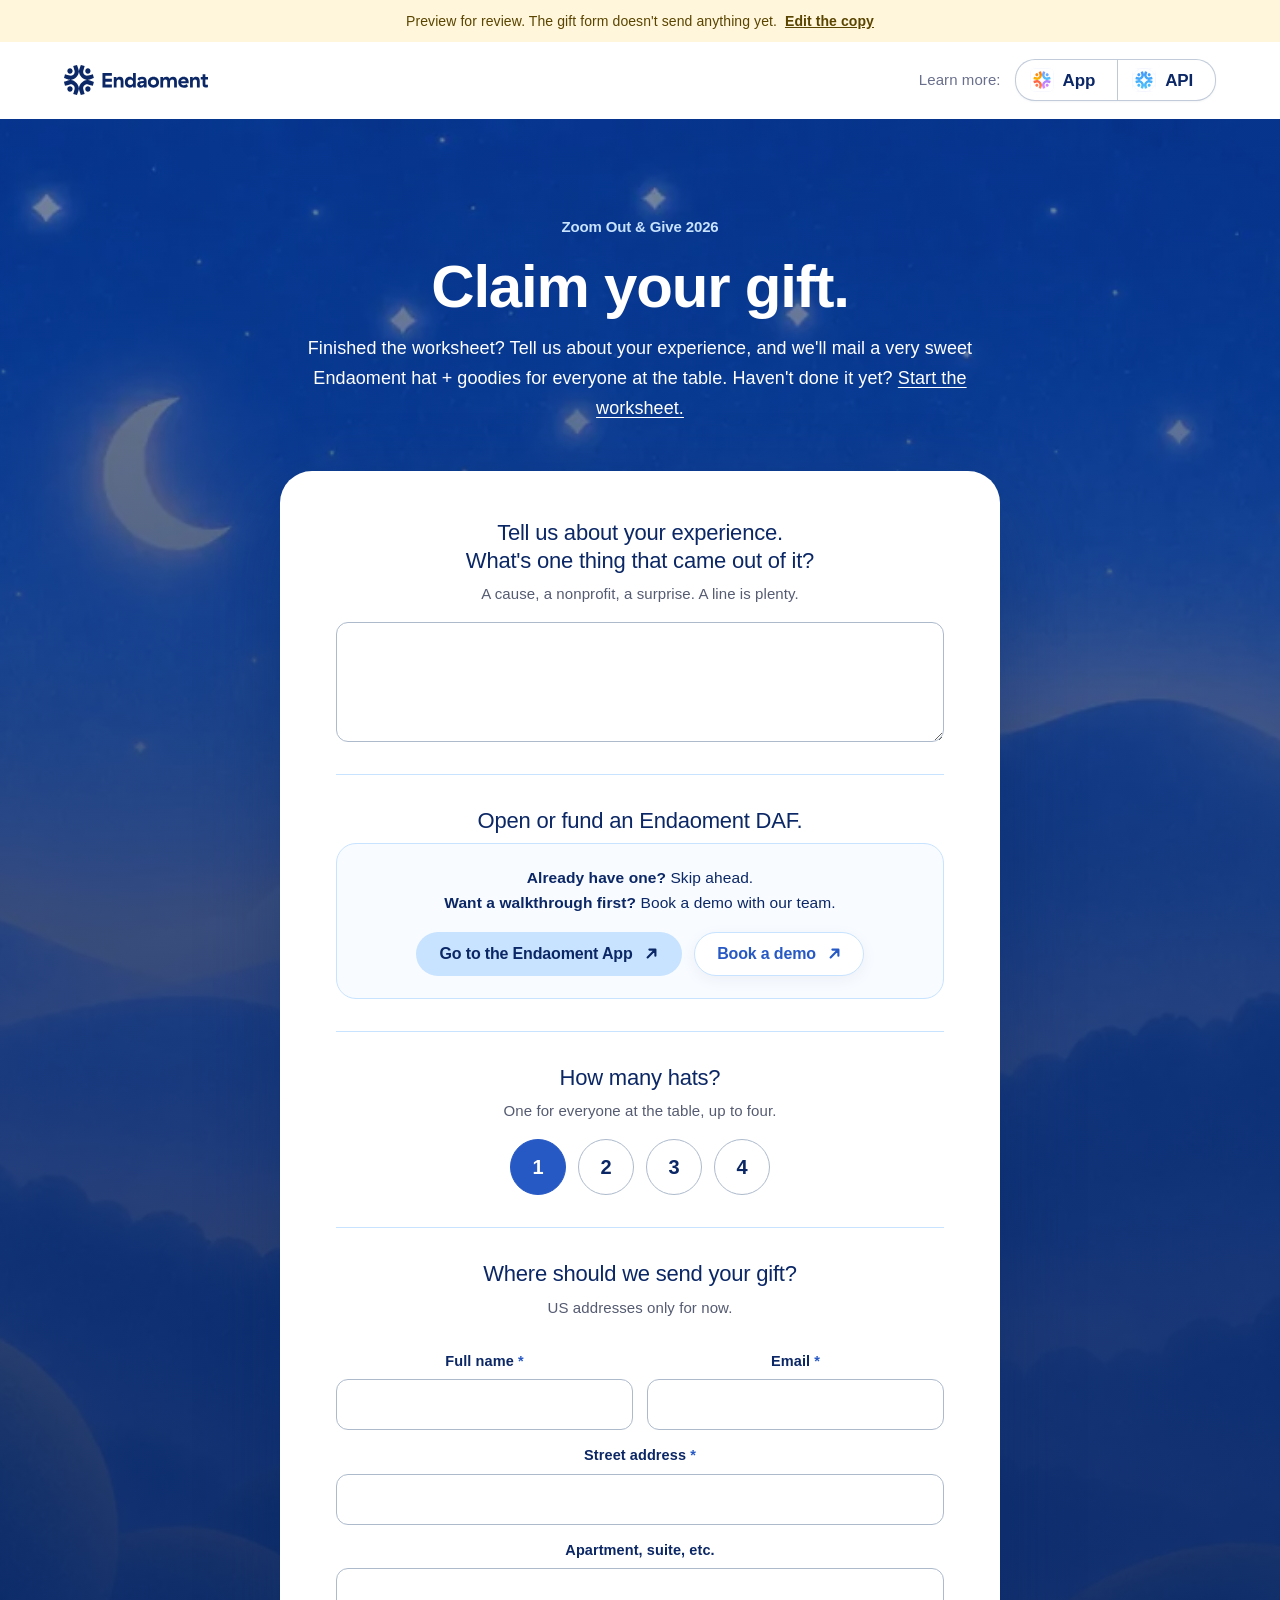
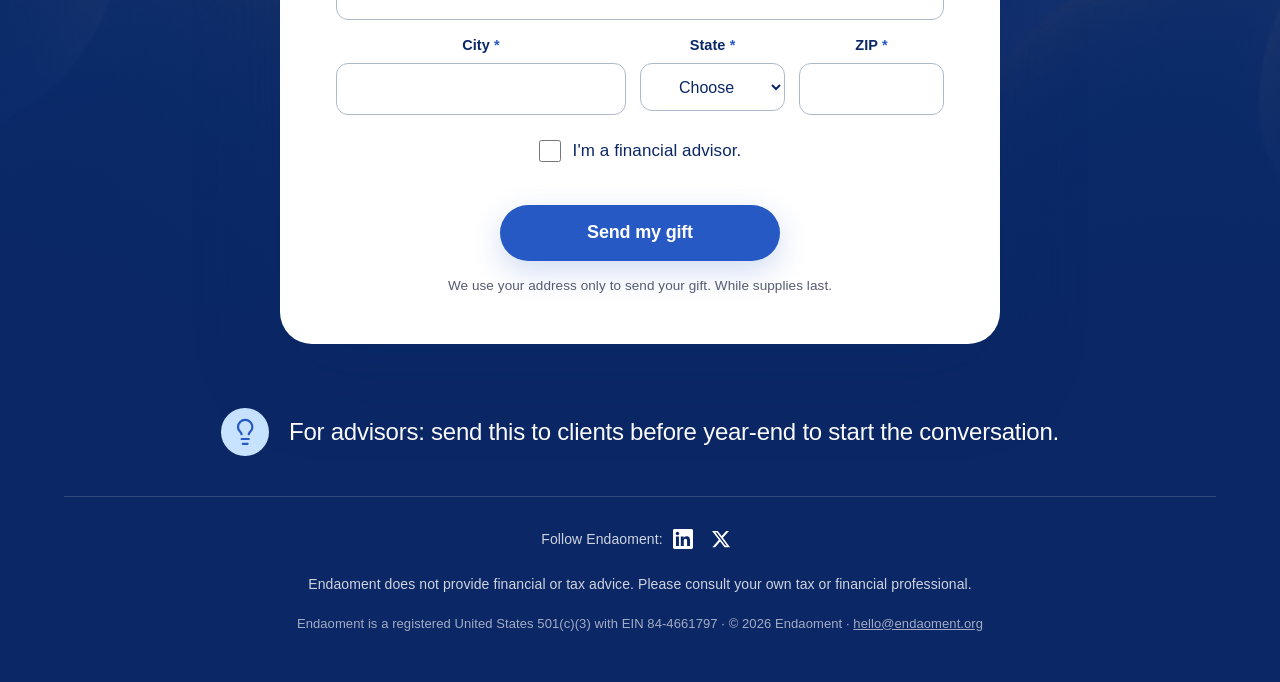
==== claim/index.html @ 836df1fd "Thank-you page: We got your claim, email details line Co-Authored-By: Claude Opus 5.5 <noreply@anthr" ====
<!doctype html>
<html lang="en">
<head>
<meta charset="utf-8">
<meta name="viewport" content="width=device-width, initial-scale=1">
<title>Claim your gift | Zoom Out &amp; Give 2026 | Endaoment</title>
<meta name="description" content="Finished the Zoom Out &amp; Give worksheet? Claim your gift.">
<meta name="robots" content="noindex">
<meta name="color-scheme" content="light">
<link rel="stylesheet" href="../assets/site.css?v=claimrcv">
<style>
  /* On its own page the claim section starts right under the header */
  .claim-section{margin-top:0}
  .claim-section .section-head a{color:var(--white);text-decoration:underline;text-underline-offset:3px}
</style>
</head>
<body>
<div class="preview-bar" id="preview-bar" hidden>Preview for review. The gift form doesn't send anything yet.</div>

<header class="site-head">
  <div class="wrap">
    <a href="https://endaoment.org" aria-label="Endaoment home"><img src="../assets/logo-endaoment-blue.svg" alt="Endaoment" width="145" height="30"></a>
    <nav class="head-links" aria-label="Learn more about Endaoment"><span class="head-label">Learn more:</span> <a href="https://endaoment.org/app" target="_blank" rel="noopener" aria-label="Endaoment App"><img src="../assets/icon-endaoment-app.svg" alt="" width="24" height="24">App</a> <a href="https://endaoment.org/api" target="_blank" rel="noopener" aria-label="Endaoment API"><img src="../assets/icon-endaoment-api.svg" alt="" width="24" height="24">API</a></nav>
  </div>
</header>

<main>
  <section class="claim-section" id="claim">
    <div class="wrap">
      <div class="section-head">
        <div class="eyebrow">Zoom Out &amp; Give 2026</div>
        <h2>Claim your gift.</h2>
        <p>Finished the worksheet? Tell us about your experience, and we'll mail a very sweet Endaoment hat + goodies for everyone at the table. Haven't done it yet? <a href="../#worksheet">Start the worksheet.</a></p>
      </div>

      <div class="claim">
        <form id="claim-form" novalidate>
          <input type="hidden" name="utm_source"><input type="hidden" name="utm_medium"><input type="hidden" name="utm_campaign"><input type="hidden" name="utm_content">
          <div class="hp" aria-hidden="true"><label>Leave this empty<input type="text" name="website" tabindex="-1" autocomplete="off"></label></div>

          <input type="hidden" name="completed" value="yes">

          <fieldset class="after-yes">
            <legend id="takeaway-q">Tell us about your experience.<br>What's one thing that came out of it?</legend>
            <p class="help" id="takeaway-help">A cause, a nonprofit, a surprise. A line is plenty.</p>
            <div class="f" data-field="takeaway">
              <textarea id="takeaway" name="takeaway" maxlength="600" required aria-labelledby="takeaway-q" aria-describedby="takeaway-help"></textarea>
              <span class="err">Add one line, even a short one.</span>
            </div>
          </fieldset>

          <fieldset class="after-yes">
            <legend>Open or fund an Endaoment DAF.</legend>
            <div class="daf-box">
              <p><b>Already have one?</b> Skip ahead.<br><b>Want a walkthrough first?</b> Book a demo with our team.</p>
              <div class="btn-row">
                <a class="btn btn-primary" href="https://app.endaoment.org" target="_blank" rel="noopener">Go to the Endaoment App</a>
                <a class="btn btn-outline" href="https://calendly.com/d/cj8s-j7w-q2k/request-a-demo-with-endaoment" target="_blank" rel="noopener">Book a demo</a>
              </div>
            </div>
          </fieldset>

          <fieldset class="after-yes">
            <legend>How many hats?</legend>
            <p class="help">One for everyone at the table, up to four.</p>
            <div class="chips hat-count">
              <label class="chip"><input type="radio" name="hats" value="1" checked aria-label="1 hat"><span>1</span></label>
              <label class="chip"><input type="radio" name="hats" value="2" aria-label="2 hats"><span>2</span></label>
              <label class="chip"><input type="radio" name="hats" value="3" aria-label="3 hats"><span>3</span></label>
              <label class="chip"><input type="radio" name="hats" value="4" aria-label="4 hats"><span>4</span></label>
            </div>
          </fieldset>

          <fieldset class="after-yes">
            <legend>Where should we send your gift?</legend>
            <p class="help">US addresses only for now.</p>
            <div class="grid2">
              <div class="f" data-field="name"><label for="name">Full name <span class="req">*</span></label><input id="name" name="name" type="text" autocomplete="name" required><span class="err">Add your name.</span></div>
              <div class="f" data-field="email"><label for="email">Email <span class="req">*</span></label><input id="email" name="email" type="email" autocomplete="email" required><span class="err">Add an email we can reach you at.</span></div>
            </div>
            <div class="f" data-field="address1"><label for="address1">Street address <span class="req">*</span></label><input id="address1" name="address1" type="text" autocomplete="address-line1" required><span class="err">Add a street address.</span></div>
            <div class="f"><label for="address2">Apartment, suite, etc.</label><input id="address2" name="address2" type="text" autocomplete="address-line2"></div>
            <div class="grid3">
              <div class="f" data-field="city"><label for="city">City <span class="req">*</span></label><input id="city" name="city" type="text" autocomplete="address-level2" required><span class="err">Add a city.</span></div>
              <div class="f" data-field="state"><label for="state">State <span class="req">*</span></label>
                <select id="state" name="state" autocomplete="address-level1" required><option value="">Choose</option><option value="AL">AL</option><option value="AK">AK</option><option value="AZ">AZ</option><option value="AR">AR</option><option value="CA">CA</option><option value="CO">CO</option><option value="CT">CT</option><option value="DE">DE</option><option value="DC">DC</option><option value="FL">FL</option><option value="GA">GA</option><option value="HI">HI</option><option value="ID">ID</option><option value="IL">IL</option><option value="IN">IN</option><option value="IA">IA</option><option value="KS">KS</option><option value="KY">KY</option><option value="LA">LA</option><option value="ME">ME</option><option value="MD">MD</option><option value="MA">MA</option><option value="MI">MI</option><option value="MN">MN</option><option value="MS">MS</option><option value="MO">MO</option><option value="MT">MT</option><option value="NE">NE</option><option value="NV">NV</option><option value="NH">NH</option><option value="NJ">NJ</option><option value="NM">NM</option><option value="NY">NY</option><option value="NC">NC</option><option value="ND">ND</option><option value="OH">OH</option><option value="OK">OK</option><option value="OR">OR</option><option value="PA">PA</option><option value="RI">RI</option><option value="SC">SC</option><option value="SD">SD</option><option value="TN">TN</option><option value="TX">TX</option><option value="UT">UT</option><option value="VT">VT</option><option value="VA">VA</option><option value="WA">WA</option><option value="WV">WV</option><option value="WI">WI</option><option value="WY">WY</option><option value="PR">PR</option></select><span class="err">Pick a state.</span></div>
              <div class="f" data-field="zip"><label for="zip">ZIP <span class="req">*</span></label><input id="zip" name="zip" type="text" inputmode="numeric" autocomplete="postal-code" pattern="\d{5}(-\d{4})?" maxlength="10" required><span class="err">Use a 5-digit ZIP.</span></div>
            </div>
            <label class="check"><input type="checkbox" name="advisor" value="yes">I'm a financial advisor.</label>
          </fieldset>

          <div class="captcha-slot no-print after-yes" id="claim-captcha"></div>
          <div class="submit-row after-yes">
            <button class="btn btn-primary" type="submit" id="submit-btn">Send my gift</button>
            <p class="privacy">We use your address only to send your gift. While supplies last.</p>
            <p class="form-msg" id="form-msg" role="alert" hidden></p>
          </div>
        </form>
      </div>
    </div>
  </section>
</main>

<footer class="site-foot">
  <div class="wrap">
    <div class="advisor-note"><img src="../assets/icon-advisors.svg" alt="" width="48" height="48"><p>For advisors: send this to clients before year-end to start the conversation.</p></div>
    <div class="foot-row">
      <span class="socials">Follow Endaoment: <a href="https://www.linkedin.com/company/endaoment" target="_blank" rel="noopener"><svg viewBox="0 0 24 24" width="20" height="20" fill="currentColor" aria-hidden="true" focusable="false"><path d="M20.447 20.452h-3.554v-5.569c0-1.328-.027-3.037-1.852-3.037-1.853 0-2.136 1.445-2.136 2.939v5.667H9.351V9h3.414v1.561h.046c.477-.9 1.637-1.85 3.37-1.85 3.601 0 4.267 2.37 4.267 5.455v6.286zM5.337 7.433c-1.144 0-2.063-.926-2.063-2.065 0-1.138.92-2.063 2.063-2.063 1.14 0 2.064.925 2.064 2.063 0 1.139-.925 2.065-2.064 2.065zm1.782 13.019H3.555V9h3.564v11.452zM22.225 0H1.771C.792 0 0 .774 0 1.729v20.542C0 23.227.792 24 1.771 24h20.451C23.2 24 24 23.227 24 22.271V1.729C24 .774 23.2 0 22.222 0h.003z"></path></svg><span class="sr-only">LinkedIn</span></a> <a href="https://x.com/endaomentdotorg" target="_blank" rel="noopener"><svg viewBox="0 0 24 24" width="20" height="20" fill="currentColor" aria-hidden="true" focusable="false"><path d="M18.244 2.25h3.308l-7.227 8.26 8.502 11.24H16.17l-5.214-6.817L4.99 21.75H1.68l7.73-8.835L1.254 2.25H8.08l4.713 6.231zm-1.161 17.52h1.833L7.084 4.126H5.117z"></path></svg><span class="sr-only">X</span></a></span>
      <span>Endaoment does not provide financial or tax advice. Please consult your own tax or financial professional.</span>
    </div>
    <p class="foot-legal">Endaoment is a registered United States 501(c)(3) with <span class="nw">EIN 84-4661797</span> · <span class="nw">© 2026 Endaoment</span> · <a class="nw" href="mailto:hello@endaoment.org">hello@endaoment.org</a></p>
  </div>
</footer>

<script>
/* Same settings as the main page. */
const CONFIG = {
  claimUrl: "/api/zoom-out-and-give/claim",   // the endpoint that emails the claim through Mailjet (engineering-handoff.md)
  turnstileSiteKey: "",      // Cloudflare Turnstile site key from Endaoment (engineering-handoff.md). Empty = no checkbox.
  minSecondsOnPage: 4,       // claims sent faster than this are treated as bots
  liveHosts: []              // add the page's host here if it is not on endaoment.org
};
// The forms only send on Endaoment's own site (endaoment.org or a subdomain, or a host in liveHosts).
// Anywhere else (this computer, a review link) the page runs as a preview and sends nothing.
const IS_PREVIEW = location.protocol === "file:" || !(location.hostname === "endaoment.org" || location.hostname.endsWith(".endaoment.org") || CONFIG.liveHosts.includes(location.hostname));
if (IS_PREVIEW) document.getElementById("preview-bar").hidden = false;
const loadedAt = Date.now();
const $ = (s, r=document) => r.querySelector(s);
const $$ = (s, r=document) => Array.from(r.querySelectorAll(s));

/* UTM passthrough */
const qs = new URLSearchParams(location.search);
["utm_source","utm_medium","utm_campaign","utm_content"].forEach(k => { const el = $(`[name=${k}]`); if (el) el.value = qs.get(k) || ""; });

const form = $("#claim-form");
/* Fill in the email they already used to send their plan (kept on this device only) */
try { const e = localStorage.getItem("zog2026-email"); if (e && !form.elements.email.value) form.elements.email.value = e; } catch(e) {}
function checkField(wrap){
  const el = $("input,textarea,select", wrap);
  let valid;
  if (el.type === "radio") valid = wrap.dataset.field === "completed" ? form.elements.completed.value === "yes" : form.elements[el.name].value !== "";
  else if (el.type === "checkbox") valid = el.checked;
  else valid = el.checkValidity() && el.value.trim() !== "";
  wrap.classList.toggle("invalid", !valid);
  el.setAttribute("aria-invalid", String(!valid));
  return valid ? null : el;
}
function validate(){
  let first = null;
  $$("[data-field]", form).forEach(wrap => { const bad = checkField(wrap); first = first || bad; });
  if (first) first.focus();
  return !first;
}
form.addEventListener("input", e => { const w = e.target.closest("[data-field]"); if (w && w.classList.contains("invalid")) checkField(w); });

/* Spam check: Cloudflare Turnstile, only once Endaoment adds its site key and only on the live page */
if (CONFIG.turnstileSiteKey && !IS_PREVIEW) {
  const el = document.getElementById("claim-captcha"); el.classList.add("cf-turnstile"); el.dataset.sitekey = CONFIG.turnstileSiteKey;
  const s = document.createElement("script"); s.src = "https://challenges.cloudflare.com/turnstile/v0/api.js"; s.async = true; s.defer = true; document.head.appendChild(s);
}
form.addEventListener("submit", async e => {
  e.preventDefault();
  const msg = $("#form-msg"); msg.hidden = true;
  if (!validate()) return;
  const captcha = (form.querySelector("[name='cf-turnstile-response']") || {}).value || "";
  if (CONFIG.turnstileSiteKey && !IS_PREVIEW && !captcha) { msg.textContent = "Tick the box above the button, then send your gift."; msg.hidden = false; return; }
  const tooFast = (Date.now() - loadedAt) / 1000 < CONFIG.minSecondsOnPage;
  if (IS_PREVIEW || tooFast) { location.href = "../thanks/" + (IS_PREVIEW ? "?preview=1" : ""); return; }
  const btn = $("#submit-btn"), label = btn.textContent; btn.disabled = true; btn.textContent = "Sending...";
  const data = Object.fromEntries(new FormData(form));
  data.secondsOnPage = Math.round((Date.now() - loadedAt) / 1000);
  let ok = false;
  try {
    const res = await fetch(CONFIG.claimUrl, { method: "POST", headers: { "Content-Type": "application/json" }, body: JSON.stringify(data) });
    ok = res.ok && (await res.json()).ok;
  } catch(err) {}
  if (ok) { location.href = "../thanks/"; return; }
  btn.disabled = false; btn.textContent = label;
  msg.textContent = "We couldn't send your claim just now. Try again in a minute, or email hello@endaoment.org."; msg.hidden = false;
});
</script>
<script>(()=>{const h=document.querySelector(".site-head");if(!h)return;const f=()=>h.classList.toggle("scrolled",scrollY>4);addEventListener("scroll",f,{passive:true});f();})();</script>
<script src="../assets/edit-mode.js?v=claimrcv"></script>
</body>
</html>
---- assets/site.css ----
@font-face{font-family:"ZOGHaptik";src:url(https://endaoment.org/_next/static/media/753bbbfe6f50dbc1-s.p.otf) format("opentype");font-weight:500;font-display:swap}
@font-face{font-family:"ZOGHaptik";src:url(https://endaoment.org/_next/static/media/7c0518813d70e01f-s.p.otf) format("opentype");font-weight:700;font-display:swap}
@font-face{font-family:"ZOGGraphik";src:url(https://endaoment.org/_next/static/media/83115c761e2f2a1f-s.p.woff) format("woff");font-weight:400;font-display:swap}
@font-face{font-family:"ZOGGraphik";src:url(https://endaoment.org/_next/static/media/52cb4cf1255a79b4-s.p.woff) format("woff");font-weight:500;font-display:swap}
@font-face{font-family:"ZOGGraphik";src:url(https://endaoment.org/_next/static/media/9d57aec928e56462-s.p.woff) format("woff");font-weight:600;font-display:swap}

:root{
  --blue-900:#0B2765; --blue-800:#163C90; --blue-700:#2759C5; --blue-400:#69AEFA; --blue-200:#C8E3FF; --sky:#6C9CF5;
  --slate-050:#F8FBFF; --slate-100:#EEF3FA; --slate-400:#ADBACC; --slate-600:#696F8C; --slate-700:#555B71;
  --panel:#E6EFFB; --white:#FFFFFF; --error:#B3261E;
  --display:"ZOGHaptik","Helvetica Neue",Arial,sans-serif;
  --body:"ZOGGraphik","Helvetica Neue",Arial,sans-serif;
  --radius-lg:28px; --radius-md:18px; --radius-sm:12px;
  --gutter:16px; --max:1120px;
}
*{box-sizing:border-box}
html{scroll-behavior:smooth;-webkit-text-size-adjust:100%}
body{margin:0;background:var(--white);color:var(--slate-700);font-family:var(--body);font-size:17px;line-height:1.6;
  font-feature-settings:"ss01" 0,"ss02" 0,"ss03" 0,"ss04" 0,"salt" 0,"lnum" 1;-webkit-font-smoothing:antialiased}
h1,h2,h3{font-family:var(--display);font-weight:700;color:var(--blue-900);margin:0;letter-spacing:-.01em;line-height:1.05;
  font-feature-settings:"ss01" 0,"ss02" 0,"ss03" 0,"ss04" 0,"salt" 0,"lnum" 1}
p{margin:0}
a{color:var(--blue-700)}
img{display:block;max-width:100%}
.wrap{max-width:var(--max);margin:0 auto;padding:0 var(--gutter)}
[hidden]{display:none!important}
.sr-only{position:absolute;width:1px;height:1px;padding:0;margin:-1px;overflow:hidden;clip:rect(0,0,0,0);border:0}

/* Buttons */
.btn{display:inline-flex;align-items:center;justify-content:center;gap:8px;min-height:52px;padding:0 26px;border-radius:999px;
  font-family:var(--body);font-weight:600;font-size:16px;text-decoration:none;border:2px solid transparent;cursor:pointer;
  transition:transform .15s ease,background-color .15s ease,box-shadow .15s ease}
.btn:hover{transform:translateY(-1px)}
.btn:focus-visible{outline:3px solid var(--blue-400);outline-offset:3px}
.btn-primary{background:var(--blue-700);color:var(--white)}
.btn-primary:hover{background:var(--blue-800)}
.btn-light{background:var(--white);color:var(--blue-900)}
.btn-ghost{background:transparent;color:var(--white);border-color:rgba(255,255,255,.7)}
.btn-ghost:hover{background:rgba(255,255,255,.12)}
.btn-outline{background:var(--white);color:var(--blue-700);border-color:var(--blue-200)}
.btn-outline:hover{border-color:var(--blue-700)}
.btn-row{display:flex;flex-wrap:wrap;gap:12px}

/* Header */
.site-head{padding:22px 0}
.site-head .wrap{display:flex;align-items:center;justify-content:space-between;gap:16px}
.site-head img{height:30px;width:auto}
.site-head a.daf-link{font-weight:600;font-size:15px;text-decoration:none;color:var(--blue-700)}
.site-head a.daf-link:hover{text-decoration:underline}

/* Hero */
.hero{position:relative;border-radius:var(--radius-lg);overflow:hidden;min-height:560px;display:flex;align-items:flex-end;
  background:var(--blue-900) url(forest.webp) 0% 58%/150% auto no-repeat}
.hero::before{content:"";position:absolute;inset:0;
  background:linear-gradient(90deg,rgba(11,39,101,.88) 0%,rgba(11,39,101,.66) 48%,rgba(11,39,101,0) 82%)}
.hero-inner{position:relative;padding:56px;max-width:780px;color:var(--white)}
.kicker{display:inline-block;font-weight:600;font-size:14px;letter-spacing:.02em;padding:7px 14px;border-radius:999px;
  background:rgba(255,255,255,.16);color:var(--white);backdrop-filter:blur(4px);margin-bottom:20px}
.hero h1{color:var(--white);font-size:clamp(44px,6.4vw,76px)}
.hero p.lede{font-size:20px;line-height:1.6;margin-top:20px;color:rgba(255,255,255,.94);max-width:600px}
.hero p.lede+p.lede{margin-top:14px}
.hero .btn-row{margin-top:30px}
.hero .meta{display:flex;align-items:center;gap:8px;margin-top:22px;font-size:15px;color:rgba(255,255,255,.85)}
.hero .meta img{width:18px;height:18px;filter:brightness(0) invert(1);opacity:.85}

/* Section scaffolding */
section{padding:88px 0 0}
.eyebrow{font-weight:600;font-size:13px;letter-spacing:.08em;text-transform:uppercase;color:var(--blue-700);margin-bottom:14px}
/* Section headers: headline left, supporting line right on wide screens, so the row is used and the headline breaks cleanly */
.section-head{display:grid;grid-template-columns:minmax(0,1.1fr) minmax(0,1fr);column-gap:64px;align-items:end;margin-bottom:48px}
.section-head .eyebrow{grid-column:1/-1}
.section-head h2{grid-column:1;font-size:clamp(34px,4.2vw,48px);text-wrap:balance}
.section-head p{grid-column:2;margin:0;font-size:18px;line-height:1.6;max-width:480px;padding-bottom:4px}

/* What you get */
.get-grid{display:grid;grid-template-columns:1fr 1fr;gap:20px}
.get-card{background:var(--slate-100);border-radius:var(--radius-md);overflow:hidden;display:flex;flex-direction:column}
.get-card .art{height:220px;background-size:cover;background-position:center}
.get-card .body{padding:28px 28px 32px}
.get-card h3{font-size:28px;text-wrap:balance}
.get-card p{margin-top:10px}

/* Steps */
.steps{display:grid;grid-template-columns:repeat(3,1fr);gap:20px;counter-reset:step;list-style:none;margin:0;padding:0}
.steps li{border-top:2px solid var(--blue-200);padding-top:20px}
.steps .num{display:inline-flex;align-items:center;justify-content:center;width:36px;height:36px;border-radius:50%;
  background:var(--blue-700);color:var(--white);font-family:var(--display);font-weight:700;font-size:18px;margin-bottom:14px}
.steps h3{font-size:24px}
.steps p{margin-top:8px}

/* Worksheet */
.ws-intro{display:flex;flex-wrap:wrap;align-items:flex-end;justify-content:space-between;gap:24px;margin-bottom:32px}
.ws-intro .section-head{display:block;max-width:640px;margin-bottom:0}
.ws-intro .section-head p{margin-top:16px;max-width:none;padding:0}
.ws-banner{border-radius:var(--radius-md);overflow:hidden;position:relative;height:150px;
  background:var(--blue-900) url(table-wide.webp) center/cover no-repeat;display:flex;align-items:center;padding:0 32px}
.ws-banner::before{content:"";position:absolute;inset:0;background:linear-gradient(90deg,rgba(11,39,101,.78),rgba(11,39,101,.1) 70%)}
.ws-banner h3{position:relative;color:var(--white);font-size:clamp(26px,3.4vw,38px)}
.ws-banner .small{display:block;font-family:var(--body);font-weight:500;font-size:15px;margin-bottom:6px;opacity:.9}
.field-who{margin:16px 0 0;background:var(--slate-100);border-radius:var(--radius-sm);padding:14px 18px;display:flex;align-items:center;gap:14px}
.field-who label{font-weight:600;color:var(--blue-900);white-space:nowrap}
.field-who input{flex:1;border:0;background:transparent;font:inherit;color:var(--blue-900);padding:6px 0;border-bottom:1.5px solid var(--slate-400);min-width:0}
.ws-lead{display:flex;justify-content:space-between;gap:24px;margin:18px 0 6px;flex-wrap:wrap}
.ws-lead p{max-width:640px;font-size:18px;color:var(--blue-900)}
.ws-lead .time{display:flex;gap:8px;align-items:flex-start;font-size:15px}
.ws-lead .time img{width:18px;height:18px;margin-top:3px}

.ws-section{display:grid;grid-template-columns:150px 1fr;gap:24px;padding:28px 0;border-top:1.5px solid var(--slate-400)}
.ws-section:last-of-type{border-bottom:1.5px solid var(--slate-400)}
.ws-art{border-radius:var(--radius-sm);background-size:cover;background-position:center;min-height:150px}
.ws-title{display:flex;align-items:center;justify-content:space-between;gap:12px;margin-bottom:16px}
.ws-title h3{font-size:32px;color:var(--blue-700)}
.pill{display:inline-block;background:var(--blue-700);color:var(--white);font-weight:600;font-size:13px;padding:6px 14px;border-radius:999px;white-space:nowrap}
.pill.soft{background:var(--blue-200);color:var(--blue-900)}
.ws-cards{display:grid;grid-template-columns:1fr 1fr;gap:14px}
.ws-card{background:var(--slate-100);border-radius:var(--radius-sm);padding:20px;display:flex;flex-direction:column}
.ws-card>textarea:last-child{flex:1}
.ws-card.full{grid-column:1/-1}
.ws-card .q{font-weight:600;color:var(--blue-900);font-size:17px}
.ws-card .nudge{font-size:14.5px;line-height:1.55;color:var(--slate-700);margin-top:4px}
.ws-card textarea,.ws-card input[type=text],.ws-card input[type=date]{width:100%;margin-top:12px;border:1.5px solid var(--slate-400);border-radius:10px;
  background:var(--white);font:inherit;font-size:16px;color:var(--blue-900);padding:10px 12px}
.ws-card textarea{min-height:96px;resize:vertical}
.ws-card textarea:focus,.ws-card input:focus,.claim input:focus,.claim textarea:focus,.claim select:focus{outline:3px solid var(--blue-200);border-color:var(--blue-700)}
.chips{display:flex;flex-wrap:wrap;gap:8px;margin-top:14px}
.chip{position:relative}
.chip input{position:absolute;opacity:0;width:1px;height:1px}
.chip span{display:inline-block;padding:8px 14px;border-radius:999px;border:1.5px solid var(--slate-400);background:var(--white);font-size:15px;color:var(--blue-900);cursor:pointer;user-select:none}
.chip input:checked+span{background:var(--blue-700);border-color:var(--blue-700);color:var(--white)}
.chip input:focus-visible+span{outline:3px solid var(--blue-400);outline-offset:2px}
.np-table{width:100%;border-collapse:separate;border-spacing:0;margin-top:14px;background:var(--white);border:1.5px solid var(--slate-400);border-radius:10px;overflow:hidden}
.np-table th{background:var(--blue-200);color:var(--blue-900);font-weight:600;font-size:14px;text-align:left;padding:8px 10px}
.np-table td{border-top:1px solid var(--slate-400);padding:0}
.np-table td+td,.np-table th+th{border-left:1px solid var(--slate-400)}
.ws-card .np-table input{width:100%;margin:0;border:0;border-radius:0;font:inherit;font-size:15px;color:var(--blue-900);padding:10px;background:transparent}
.np-table input:focus{outline:2px solid var(--blue-400);outline-offset:-2px}
.tiny{font-size:13.5px;color:var(--slate-700);margin-top:10px}
.checklist{list-style:none;margin:12px 0 0;padding:0;display:grid;gap:10px}
.checklist label{display:flex;gap:12px;align-items:flex-start;cursor:pointer;color:var(--blue-900);font-size:15.5px}
.checklist input{width:20px;height:20px;margin:2px 0 0;accent-color:var(--blue-700);flex:none}
.plan-head{display:flex;align-items:center;justify-content:space-between;gap:10px;flex-wrap:wrap}
.commit{display:grid;grid-template-columns:repeat(3,1fr);gap:14px}
.daf-note{margin-top:16px;color:var(--blue-900)}
.ws-actions{display:flex;flex-wrap:wrap;gap:12px;align-items:center;justify-content:space-between;margin-top:28px}
.ws-actions .saved{font-size:14px;color:var(--slate-700)}

/* Claim */
.claim-section{margin-top:88px;padding:88px 0;background:var(--blue-900) url(night.webp) center top/cover no-repeat;position:relative}
.claim-section::before{content:"";position:absolute;inset:0;background:linear-gradient(180deg,rgba(11,39,101,.2) 0%,rgba(11,39,101,.75) 45%,var(--blue-900) 100%)}
.claim-section .wrap{position:relative}
.claim-section .section-head h2,.claim-section .section-head p{color:var(--white)}
.claim-section .eyebrow{color:var(--blue-200)}
.claim{background:var(--white);border-radius:var(--radius-lg);padding:40px;max-width:760px;margin:0 auto;box-shadow:0 30px 80px rgba(3,14,45,.35)}
.claim-section .section-head{display:block;max-width:680px;margin-left:auto;margin-right:auto;text-align:center}
.claim-section .section-head p{margin-top:16px;max-width:none;padding:0}
.claim fieldset{border:0;margin:0;padding:0 0 28px}
.claim fieldset+fieldset{border-top:1.5px solid var(--slate-100);padding-top:28px}
.claim legend+*{clear:both}
.claim legend{float:left;width:100%;font-family:var(--display);font-weight:700;font-size:24px;color:var(--blue-900);padding:0;margin-bottom:10px;display:flex;gap:10px;align-items:center}
.claim legend .opt{font-family:var(--body);font-weight:500;font-size:13px;color:var(--slate-600);background:var(--slate-100);border-radius:999px;padding:3px 10px}
.claim .help{font-size:15px;color:var(--slate-700);margin-bottom:14px}
.grid2{display:grid;grid-template-columns:1fr 1fr;gap:14px}
.grid3{display:grid;grid-template-columns:2fr 1fr 1fr;gap:14px}
.f{display:flex;flex-direction:column;gap:6px;margin-top:14px}
.f label{font-weight:600;font-size:14.5px;color:var(--blue-900)}
.f label .req{color:var(--blue-700)}
.claim input[type=text],.claim input[type=email],.claim select,.claim textarea{border:1.5px solid var(--slate-400);border-radius:10px;font:inherit;font-size:16px;color:var(--blue-900);padding:12px;background:var(--white);width:100%}
.claim textarea{min-height:110px;resize:vertical}
.check{display:flex;gap:12px;align-items:flex-start;margin-top:14px;cursor:pointer;color:var(--blue-900)}
.check input{width:22px;height:22px;margin:1px 0 0;accent-color:var(--blue-700);flex:none}
.check.big{background:var(--slate-100);border-radius:var(--radius-sm);padding:16px;font-weight:600}
.err{color:var(--error);font-size:14px;display:none}
.invalid .err{display:block}
.invalid input,.invalid textarea,.invalid select{border-color:var(--error)!important}
.daf-box{display:flex;gap:16px;align-items:center;background:var(--slate-100);border-radius:var(--radius-sm);padding:18px}
.daf-box p{flex:1;color:var(--blue-900);font-size:15.5px}
.claim .chips{margin-top:0}
.claim .chip span{padding:11px 20px;font-size:16px}
.hat-count .chip span{min-width:60px;text-align:center;font-weight:600;font-size:17px}
.claim .help+.f{margin-top:0}
.not-yet{margin-top:16px;background:var(--slate-100);border-radius:var(--radius-sm);padding:14px 16px;color:var(--blue-900)}
#claim-form.is-not-yet .after-yes{display:none}
#claim-form.is-not-yet .q-done{padding-bottom:0}
.hp{position:absolute;left:-9999px;top:auto;width:1px;height:1px;overflow:hidden}
.submit-row{display:flex;flex-direction:column;align-items:center;gap:12px;padding-top:8px}
.submit-row .btn{min-width:260px}
.privacy{font-size:13.5px;color:var(--slate-700);text-align:center;max-width:460px}
.form-msg{margin-top:12px;color:var(--error);font-weight:600;text-align:center}
.success{display:none;text-align:center;padding:12px 0}
.success h3{font-size:36px}
.success p{margin:12px auto 0;max-width:480px}
.success .btn-row{justify-content:center;margin-top:24px}
.preview-flag{display:none;margin:18px auto 0;max-width:480px;font-size:13.5px;background:#FFF6DB;color:#5A4500;border-radius:10px;padding:10px 14px}

/* Footer */
.site-foot{background:var(--blue-900);color:rgba(255,255,255,.8);padding:0 0 40px}
.advisor-note{display:flex;gap:16px;align-items:center;border-top:1px solid rgba(255,255,255,.18);padding-top:32px}
.advisor-note img{width:48px;height:48px;flex:none}
.advisor-note p{font-family:var(--display);font-weight:700;font-size:22px;color:var(--white);line-height:1.25}
.foot-row{display:flex;flex-wrap:wrap;justify-content:space-between;gap:12px;margin-top:28px;font-size:14px}
.foot-row a{color:var(--white)}

/* Responsive */
@media (max-width:900px){
  .section-head{grid-template-columns:1fr;margin-bottom:36px}
  .section-head p{grid-column:1;margin-top:16px;max-width:none;padding:0}
  .get-grid,.ws-cards,.commit{grid-template-columns:1fr}
  .steps{grid-template-columns:1fr}
  .ws-section{grid-template-columns:1fr}
  .ws-art{min-height:120px}
}
@media (max-width:640px){
  body{font-size:16px}
  section{padding-top:64px}
  .site-head img{height:24px}
  .hero{min-height:640px;background-size:cover;background-position:42% center}
  .hero::before{background:linear-gradient(0deg,rgba(11,39,101,.92) 0%,rgba(11,39,101,.8) 60%,rgba(11,39,101,.4) 100%)}
  .hero-inner{padding:28px 22px}
  .hero p.lede{font-size:18px}
  .hero .btn-row .btn{flex:1 1 100%}
  .get-card .art{height:170px}
  .ws-banner{padding:0 20px;height:130px}
  .ws-title h3{font-size:28px}
  .field-who{flex-direction:column;align-items:stretch;gap:4px}
  .claim{padding:24px 18px;border-radius:22px}
  .claim-section{padding:64px 0;margin-top:64px}
  .grid2,.grid3{grid-template-columns:1fr}
  .claim legend{font-size:21px}
  .daf-box{flex-direction:column;align-items:stretch}
  .daf-box .btn-row .btn{flex:1}
  .submit-row .btn{width:100%;min-width:0}
  .advisor-note p{font-size:19px}
}

/* Print: the worksheet only, answers included */
@media print{
  @page{size:letter;margin:.5in}
  body{font-size:11pt}
  .site-head,.hero,#get,#how,.ws-actions,.claim-section,.site-foot,.ws-intro,.no-print{display:none!important}
  section{padding:0}
  .ws-banner{height:90px;-webkit-print-color-adjust:exact;print-color-adjust:exact}
  .ws-art{display:none}
  .ws-section{grid-template-columns:1fr;padding:12px 0;break-inside:avoid}
  .ws-card,.chip span,.np-table th,.pill{-webkit-print-color-adjust:exact;print-color-adjust:exact}
  .ws-card textarea{min-height:60px;border-color:#999}
  .print-foot{display:block!important;margin-top:12px;font-size:9pt;color:#555}
}
.print-foot{display:none}

/* Thanks page */
.thanks-wrap{padding:72px 0 96px}
.thanks{background:var(--white);border-radius:var(--radius-lg);padding:44px 40px;max-width:640px;margin:0 auto;text-align:center;box-shadow:0 30px 80px rgba(3,14,45,.35)}
.thanks h1{font-size:clamp(34px,5vw,48px)}
.thanks p{margin:14px auto 0;max-width:480px}
.thanks .btn-row{justify-content:center;margin-top:26px}
.thanks .back{display:inline-block;margin-top:22px;font-weight:600}
.captcha{display:flex;justify-content:center;margin-bottom:16px;min-height:0}
@media (max-width:640px){.thanks{padding:28px 20px;border-radius:22px}.thanks .btn-row .btn{flex:1 1 100%}}
.preview-bar{background:#FFF6DB;color:#5A4500;font-size:14px;font-weight:500;text-align:center;padding:10px 16px}

/* Design System 2.0 alignment (Oct 22): buttons and fields follow the 2.0 component rules.
   Shape and type only. Colors stay the Giving Season ID. */
.btn{min-height:44px;padding:0 22px;font-family:var(--display);font-weight:700;font-size:16px;letter-spacing:-.01em}
.hero .btn,.submit-row .btn{min-height:56px;padding:0 28px;font-size:18px}
.btn-primary{box-shadow:0 10px 30px rgba(39,89,197,.2)}
.btn-outline{border-width:1px}
.ws-card textarea,.ws-card input[type=text],.ws-card input[type=date],.claim input[type=text],.claim input[type=email],.claim select,.claim textarea{border-radius:12px}

/* Add another nonprofit row (worksheet table) */
.add-row{margin-top:10px;background:none;border:1px dashed var(--slate-400);border-radius:999px;padding:8px 16px;font:inherit;font-size:15px;font-weight:600;color:var(--blue-700);cursor:pointer}
.add-row:hover{border-color:var(--blue-700)}
.add-row:focus-visible{outline:3px solid var(--blue-400);outline-offset:2px}

/* Landing order (Oct 22): one main button up top, a why band, a sample of the filled-in sheet, questions, a quote */
.hero-alt{margin-top:16px;font-size:15px}
.hero-alt a{color:var(--white);font-weight:600;text-decoration:underline;text-underline-offset:3px}
.why-band{background:var(--slate-100);border-radius:var(--radius-lg);padding:48px 56px}
.why-band .section-head{margin-bottom:0}
.get-card .art.sheet-mock{height:auto;min-height:220px;display:flex;align-items:center;justify-content:center;padding:22px 18px;background:var(--blue-900) url(hills.webp) center/cover no-repeat}
.sheet{width:min(100%,380px);background:var(--white);border-radius:12px;overflow:hidden;box-shadow:0 18px 40px rgba(3,14,45,.35);transform:rotate(-1.5deg)}
.sheet-band{background:var(--blue-700);color:var(--white);font-family:var(--display);font-weight:700;font-size:14px;padding:8px 14px}
.sheet-row{display:grid;grid-template-columns:118px 1fr;gap:10px;align-items:center;padding:7px 14px;border-top:1px solid var(--slate-100);font-size:13px;line-height:1.35}
.sheet-row .k{color:var(--slate-600)}
.sheet-row .v{color:var(--blue-700);font-weight:600}
.sheet-row .v i{font-style:normal;display:inline-block;background:var(--blue-200);color:var(--blue-900);border-radius:999px;padding:1px 8px;margin:1px 4px 1px 0;font-size:12px}
.asset-todo{display:none}
.is-preview .asset-todo{display:inline-block;margin:12px;background:#FFF6DB;color:#5A4500;font-size:13px;font-weight:600;padding:6px 10px;border-radius:8px}
.faq{max-width:820px;border-top:1.5px solid var(--slate-400)}
.faq details{border-bottom:1.5px solid var(--slate-400)}
.faq summary{cursor:pointer;list-style:none;display:flex;justify-content:space-between;align-items:center;gap:16px;padding:20px 0;font-family:var(--display);font-weight:700;font-size:21px;line-height:1.25;letter-spacing:-.01em;color:var(--blue-900)}
.faq summary::-webkit-details-marker{display:none}
.faq summary::after{content:"+";flex:none;font-size:26px;line-height:1;color:var(--blue-700)}
.faq details[open] summary::after{content:"\2212"}
.faq summary:focus-visible{outline:3px solid var(--blue-400);outline-offset:4px;border-radius:6px}
.faq details p{padding:0 0 22px;max-width:680px}
.quote{position:relative;overflow:hidden;margin:0;padding:64px 56px;border-radius:var(--radius-lg);text-align:center;background:var(--blue-900) url(night.webp) center/cover no-repeat}
.quote::before{content:"";position:absolute;inset:0;background:rgba(11,39,101,.72)}
.quote>*{position:relative}
.quote blockquote{margin:0}
.quote blockquote p{max-width:820px;margin:0 auto;font-family:var(--display);font-weight:700;font-size:clamp(28px,3.6vw,44px);line-height:1.12;letter-spacing:-.01em;color:var(--white);text-wrap:balance}
.quote figcaption{margin-top:20px;font-size:16px;color:rgba(255,255,255,.85)}
.quote figcaption strong{font-weight:600;color:var(--white)}
@media (max-width:640px){
  .why-band{padding:32px 22px}
  .faq summary{font-size:19px}
  .quote{padding:40px 22px}
}
@media print{#why,#faq,#proof{display:none!important}}

/* Benefits list under What you leave with */
.benefits{list-style:none;margin:28px 0 0;padding:0;display:grid;grid-template-columns:repeat(5,1fr);gap:20px}
@media (max-width:900px){.benefits{grid-template-columns:1fr 1fr}}
@media (max-width:520px){.benefits{grid-template-columns:1fr}}
.benefits li{border-top:2px solid var(--blue-200);padding-top:16px}
.benefits h3{font-size:19px;line-height:1.2}
.benefits p{margin-top:6px;font-size:15.5px}

/* Round 2 (Oct 22): why text in two lines, questions as blocks, CTA bands */
.why-text{grid-column:2}
.why-text p{padding:0}
.why-text p+p{margin-top:12px;font-weight:600;color:var(--blue-900)}
.faq{max-width:none;border:0;display:grid;grid-template-columns:repeat(3,1fr);gap:16px}
.faq-card{background:var(--slate-100);border-radius:var(--radius-md);padding:26px 26px 28px}
.faq-card h3{font-size:21px;line-height:1.2;text-wrap:balance}
.faq-card p{margin-top:10px;font-size:15.5px}
.cta-band{position:relative;overflow:hidden;padding:56px;border-radius:var(--radius-lg);text-align:center;background:var(--blue-900) url(night.webp) center/cover no-repeat}
.cta-band::before{content:"";position:absolute;inset:0;background:rgba(11,39,101,.7)}
.cta-band>*{position:relative}
.cta-band h2{color:var(--white);font-size:clamp(32px,4vw,46px)}
.cta-band p{margin:12px auto 0;max-width:520px;color:rgba(255,255,255,.9);font-size:18px}
.cta-band .btn-row{justify-content:center;margin-top:26px}
.cta-band .btn{min-height:56px;padding:0 28px;font-size:18px}
#help{padding-bottom:88px}
.help-band{display:flex;flex-wrap:wrap;align-items:center;justify-content:space-between;gap:24px;background:var(--slate-100);border-radius:var(--radius-lg);padding:40px 48px}
.help-band h2{font-size:clamp(26px,3vw,34px)}
.help-band p{margin-top:8px;max-width:560px}
@media (max-width:900px){
  .why-text{grid-column:1;margin-top:16px}
  .faq{grid-template-columns:1fr 1fr}
}
@media (max-width:640px){
  .faq{grid-template-columns:1fr}
  .cta-band{padding:40px 22px}
  .cta-band .btn{width:100%}
  .help-band{padding:28px 22px}
  .help-band .btn-row,.help-band .btn{width:100%}
  #help{padding-bottom:64px}
}
@media print{#start,#help{display:none!important}}

/* Thanks page: LinkedIn post templates */
.thanks{max-width:860px}
.share{margin-top:32px;padding-top:28px;border-top:1.5px solid var(--slate-100);text-align:left}
.share h2{font-size:28px;text-align:center}
.share .share-help{text-align:center;margin:8px auto 0;max-width:560px;font-size:15.5px}
.share-cards{display:grid;grid-template-columns:1fr 1fr;gap:16px;margin-top:22px}
.share-card{display:flex;flex-direction:column;gap:14px;background:var(--slate-100);border-radius:var(--radius-md);padding:22px}
.share-who{font-weight:600;font-size:13px;letter-spacing:.08em;text-transform:uppercase;color:var(--blue-700)}
.share-text{white-space:pre-line;margin:0!important;max-width:none!important;font-size:15px;line-height:1.55;color:var(--blue-900);background:var(--white);border-radius:12px;padding:16px;flex:1}
.share-card .btn{align-self:flex-start}
.share-actions{justify-content:center;margin-top:20px}
@media (max-width:700px){.share-cards{grid-template-columns:1fr}.share-card .btn{align-self:stretch}}

/* Design sweep (Oct 22) */
.faq-more{background:var(--white);border:1.5px dashed var(--blue-200);display:flex;flex-direction:column;align-items:flex-start}
.faq-more .btn{margin-top:auto}
.faq-more p{margin-bottom:18px}
.email-self .field,.email-self .check{max-width:560px}
.help-band>div:first-child{flex:1 1 360px}
#start{padding-top:72px}

/* Round 3 (Oct 22): clearer top, spacing fixes */
.hero p.hero-what{margin-top:18px;max-width:620px;font-family:var(--display);font-weight:700;font-size:clamp(22px,2.4vw,28px);line-height:1.25;letter-spacing:-.01em;color:var(--white)}
.hero p.hero-what+p.lede{margin-top:14px}
.why-band .section-head{align-items:start}
.why-band .section-head h2{padding-top:4px}
.benefits{grid-template-columns:repeat(3,1fr);gap:28px 24px;margin-top:40px;background:var(--slate-050);border:1.5px solid var(--slate-100);border-radius:var(--radius-md);padding:28px}
.benefits li{border-top:0;padding-top:0}
.benefits h3{font-size:19px}
.email-self{max-width:760px;margin:32px auto 0;padding:28px}
.ws-actions{max-width:760px;margin:20px auto 0;align-items:center}
.ws-actions .finish-note{text-align:right}
.ws-actions .saved{flex:1}
@media (max-width:900px){.benefits{grid-template-columns:1fr 1fr}}
@media (max-width:640px){
  .benefits{grid-template-columns:1fr;padding:22px}
  .hero .btn-row .btn{flex:1 1 100%}
  .ws-actions .finish-note{text-align:left}
}

/* Round 4 (Oct 22, from Vince's screenshots) */
#how .section-head,#get .section-head{grid-template-columns:1fr}
#how .section-head h2{white-space:nowrap}
#get .section-head p{grid-column:1;margin-top:14px;max-width:640px;padding:0}
.field-who input{background:var(--white);border:1.5px solid var(--slate-400);border-radius:12px;padding:10px 14px}
.field-who input:focus{outline:3px solid var(--blue-200);border-color:var(--blue-700)}
.req{color:var(--blue-700);font-weight:600}
.needs{box-shadow:0 0 0 2px var(--blue-700)}
.commit{grid-template-columns:1.45fr 1fr 1fr}
.commit .ws-card{gap:12px}
.commit .ws-card>:last-child{margin-top:auto}
.commit .ws-card .q{font-size:16px}
@media (min-width:901px){.commit .ws-card>.q,.commit .ws-card .plan-head .q{white-space:nowrap}}
.captcha-slot{margin-top:14px}
.captcha-slot:empty{display:none}
.claim .captcha-slot{display:flex;justify-content:center;margin:0 0 16px}
@media (max-width:640px){#how .section-head h2{white-space:normal}}

/* Round 5: Learn more about Endaoment links in the header */
.head-links{display:flex;flex-wrap:wrap;align-items:center;gap:6px 18px;font-size:15px}
.head-links .head-label{color:var(--slate-600);font-weight:500}
.head-links a{font-weight:600;text-decoration:none;color:var(--blue-700)}
.head-links a:hover{text-decoration:underline}
@media (max-width:900px){.head-links .head-label{display:none}}
@media (max-width:640px){.head-links{gap:4px 12px;font-size:13.5px;justify-content:flex-end}}

/* Hero headline: campaign name big, what it is on its own line */
.hero h1 .h1-sub{display:block;font-size:.5em;line-height:1.15;margin-top:8px;color:rgba(255,255,255,.92)}

/* Round 6: research-led Why sit down; the source line is small, not bold */
.why-band .section-head h2{font-size:clamp(30px,3.6vw,42px)}
.why-text p.why-source{margin-top:14px;font-weight:400;font-size:13.5px;color:var(--slate-600)}
.why-text p.why-source em{font-style:italic}

/* Design System 2.0 type guide (Figma "Typography Guidance"). Colors stay the Giving Season ID. */
body{letter-spacing:.005em}
h1,h2,.hero h1{letter-spacing:-.02em}
.steps h3,.get-card h3,.benefits h3,.faq-card h3,.email-self h3,.claim legend,.share h2,.hero p.hero-what{font-weight:500;letter-spacing:-.01em}

/* Headline on one line on laptop and desktop; the rest of the hero stays in its narrower column underneath */
@media (min-width:768px){
  .hero-inner{max-width:none}
  .hero h1{white-space:nowrap;font-size:clamp(38px,5.1vw,66px)}
  .hero p.hero-what,.hero p.lede{max-width:620px}
  .hero::before{background:linear-gradient(90deg,rgba(11,39,101,.88) 0%,rgba(11,39,101,.7) 55%,rgba(11,39,101,.2) 92%)}
}

/* What you leave with: the line under the heading stays on one line on laptop and desktop */
@media (min-width:900px){#get .section-head p{max-width:none;white-space:nowrap}}

/* Round 7: the header stays at the top while scrolling */
.site-head{position:sticky;top:0;z-index:50;background:rgba(255,255,255,.96);backdrop-filter:saturate(1.4) blur(8px);-webkit-backdrop-filter:saturate(1.4) blur(8px);border-bottom:1px solid transparent;transition:border-color .2s ease,box-shadow .2s ease}
.site-head.scrolled{border-bottom-color:var(--slate-100);box-shadow:0 6px 20px -14px rgba(11,39,101,.35)}
.head-links .head-label{display:inline}
/* The two What you leave with cards line up: same picture height, text starts on the same line */
.get-card .art,.get-card .art.sheet-mock{height:250px;min-height:0;flex:none}
.get-card .art.sheet-mock{padding:16px 18px;overflow:hidden}
.footer .socials a,.foot-row .socials a{color:var(--white);font-weight:600}

/* Help band: one line, the question and the button side by side, centered */
.help-band{justify-content:center;gap:16px 28px;padding:36px 40px}
.help-band h2{font-size:clamp(24px,2.6vw,32px);text-align:center}
.help-band .btn{flex:none}
@media (max-width:640px){.help-band{flex-direction:column}.help-band .btn{width:100%}}

/* ============================================================
   Refinement pass (Oct 23): warmer, lighter, more air.
   Design System 2.0 type roles, pills, inputs and shadows.
   Colors stay the Giving Season ID: every value below is a :root token
   or a blue-900 / blue-700 / white alpha.
   ============================================================ */
:root{--max:1200px;--radius-xl:32px;--radius-card:24px;
  --shadow-sm:0 4px 16px rgba(11,39,101,.05);--shadow-md:0 10px 30px rgba(11,39,101,.07);--shadow-lg:0 18px 43px rgba(11,39,101,.09)}

/* Type roles: Title Haptik Bold -2%, Subtitle Haptik Medium -1%, Paragraph Graphik +0.5% */
body{line-height:1.6;letter-spacing:.005em}
h1,h2{line-height:1.05;letter-spacing:-.02em}
h3{line-height:1.2}
.eyebrow{font-size:13px;letter-spacing:.08em;margin-bottom:16px}
.section-head{margin-bottom:56px}
.section-head h2{font-size:clamp(34px,4.2vw,50px)}

/* Buttons: 2.0 pills, 44 default and 56 large */
.btn{min-height:44px;padding:0 22px;font-family:var(--display);font-weight:700;font-size:16px;letter-spacing:-.01em;
  transition:transform .2s cubic-bezier(.2,.6,.2,1),background-color .2s ease,box-shadow .2s ease,border-color .2s ease}
.btn:active{transform:scale(.98)}
.btn-primary{box-shadow:0 10px 30px rgba(39,89,197,.22)}
.btn-outline{border:1.5px solid var(--blue-200);box-shadow:var(--shadow-sm)}
.btn-outline:hover{border-color:var(--blue-700)}
.btn-light:hover{background:var(--blue-200)}
.btn-quiet{background:transparent;color:var(--blue-700);border-color:transparent;text-decoration:underline;text-underline-offset:5px;text-decoration-thickness:1.5px}

/* Header: solid white, no blur (2.0), 44px link targets */
.site-head{padding:12px 0;background:var(--white);backdrop-filter:none;-webkit-backdrop-filter:none}
.site-head.scrolled{border-bottom-color:var(--slate-100);box-shadow:var(--shadow-sm)}
.head-links a{display:inline-flex;align-items:center;min-height:44px}

/* Hero: one clear primary, a clear secondary, a quiet link */
.hero{min-height:600px;border-radius:var(--radius-xl)}
.hero-inner{padding:64px}
.kicker{backdrop-filter:none;-webkit-backdrop-filter:none;background:rgba(255,255,255,.14);font-size:13.5px;padding:8px 16px;margin-bottom:24px}
.hero p.hero-what{margin-top:20px}
.hero p.lede{font-size:18px;line-height:1.65;color:rgba(255,255,255,.92)}
.hero .btn-row{margin-top:36px;gap:12px 14px;align-items:center}
.hero .btn-light{color:var(--blue-900)}
.hero .btn-ghost{border:1.5px solid rgba(255,255,255,.75)}
.hero .btn-ghost:hover{background:rgba(255,255,255,.12);border-color:var(--white)}
.hero .btn-quiet{min-height:44px;padding:0 12px;font-size:16px;color:var(--white);text-decoration-color:rgba(255,255,255,.55)}
.hero .btn-quiet:hover{transform:none;text-decoration-color:var(--white)}
.hero .meta{margin-top:24px;font-size:14.5px;color:rgba(255,255,255,.85)}

/* Section rhythm */
section{padding-top:112px}
#start{padding-top:104px}
#help{padding-bottom:112px}

/* Why sit down: a calm, centered pause */
.why-band{background:var(--slate-050);border:1px solid var(--slate-100);border-radius:var(--radius-xl);padding:80px 56px;text-align:center}
.why-band .section-head{display:block;max-width:720px;margin:0 auto}
.why-band .section-head h2{font-size:clamp(32px,3.8vw,44px);padding-top:0;text-wrap:balance}
.why-band .why-text{margin-top:20px}
.why-band .why-text p{font-size:19px;line-height:1.65;max-width:640px;margin:0 auto;padding:0}
.why-band .why-text p.why-source{margin-top:20px;font-size:13.5px}

/* How it works: number badges on a dashed path */
.steps{position:relative;gap:48px}
.steps li{position:relative;border-top:0;padding-top:0}
.steps .num{position:relative;z-index:1;width:56px;height:56px;font-size:22px;background:var(--white);color:var(--blue-700);box-shadow:inset 0 0 0 2px var(--blue-700);margin-bottom:24px}
.steps li:last-child .num{background:var(--blue-700);color:var(--white)}
.steps h3{font-size:24px}
.steps p{margin-top:10px;max-width:330px}
@media (min-width:901px){.steps::before{content:"";position:absolute;top:27px;left:28px;right:calc(33.333% - 60px);border-top:2px dashed var(--blue-200)}}

/* What you leave with */
.get-grid{gap:24px}
.get-card{background:var(--white);border:1px solid var(--slate-100);border-radius:var(--radius-card);box-shadow:var(--shadow-md)}
.get-card .art,.get-card .art.sheet-mock{height:260px}
.get-card .body{padding:32px 32px 36px}
.get-card h3{font-size:26px}
.benefits{grid-template-columns:repeat(3,minmax(0,1fr));gap:40px 48px;margin-top:64px;background:none;border:0;border-radius:0;padding:0}
.benefits li{border-top:1.5px solid var(--blue-200);padding-top:20px}
.benefits p{margin-top:6px;font-size:15.5px;line-height:1.55}

/* Questions: open two-column list instead of heavy cards */
.faq{grid-template-columns:repeat(2,minmax(0,1fr));gap:0 64px}
.faq-card{background:none;border-radius:0;padding:28px 0 32px;border-top:1.5px solid var(--blue-200)}
.faq-card h3{font-size:20px;line-height:1.25}
.faq-card p{margin-top:10px;font-size:16px;max-width:500px}
.faq-more{background:none;border:0;border-top:1.5px solid var(--blue-200)}

/* Ready when you are */
.cta-band{padding:88px 56px;border-radius:var(--radius-xl)}
.cta-band::before{background:rgba(11,39,101,.66)}
.cta-band h2{font-size:clamp(34px,4.4vw,52px)}
.cta-band p{margin-top:16px}
.cta-band .btn-row{margin-top:32px}

/* Need support band */
.help-band{background:var(--panel);border-radius:var(--radius-xl);padding:48px;gap:20px 36px}

/* Worksheet: a sheet of paper, friendly fields, clear sections */
.ws-intro{margin-bottom:40px}
.ws-intro .section-head p{margin-top:18px}
#ws{background:var(--white);border:1px solid var(--slate-100);border-radius:var(--radius-xl);box-shadow:var(--shadow-lg);padding:32px 40px 8px}
.ws-banner{height:180px;border-radius:var(--radius-card);padding:0 40px}
.ws-banner h3{font-size:clamp(26px,3.4vw,40px)}
.field-who{margin-top:24px;background:var(--slate-050);border:1px solid var(--slate-100);border-radius:20px;padding:16px 20px;gap:16px}
.field-who label{font-family:var(--display);font-weight:500;font-size:19px;letter-spacing:-.01em}
.field-who input{min-height:48px;font-size:16px;border-width:1.5px}
.ws-lead{margin:28px 0 8px;align-items:flex-start}
.ws-lead p{font-size:18px;line-height:1.6;max-width:620px}
.ws-lead .time{background:var(--panel);border-radius:16px;padding:12px 16px;font-size:14.5px;line-height:1.45;color:var(--blue-900)}
.ws-lead .time img{margin-top:1px}
.ws-section{grid-template-columns:176px minmax(0,1fr);gap:36px;padding:40px 0;border-top:1px solid var(--blue-200)}
.ws-section:last-of-type{border-bottom:0}
.ws-art{border-radius:20px;min-height:200px}
.ws-title{margin-bottom:20px}
.ws-title h3{font-size:30px}
.ws-title .pill{background:var(--blue-200);color:var(--blue-900)}
.ws-cards,.commit{gap:16px}
.ws-card{background:var(--slate-050);border:1px solid var(--slate-100);border-radius:20px;padding:24px}
.ws-card .q{font-family:var(--display);font-weight:500;font-size:18px;line-height:1.3;letter-spacing:-.01em}
.commit .ws-card .q{font-size:17px}
.commit{grid-template-columns:minmax(0,1.45fr) minmax(0,1fr) minmax(0,1fr)}
.commit .plan-head .pill{white-space:normal}
@media (min-width:901px) and (max-width:1199px){.commit{grid-template-columns:minmax(0,1fr) minmax(0,1fr)}.commit>.ws-card:first-child{grid-column:1/-1}}
@media (min-width:901px){.commit .ws-card>.q,.commit .ws-card .plan-head .q{white-space:normal}}
.ws-card .nudge{font-size:15px;margin-top:6px}
.ws-card textarea,.ws-card input[type=text],.ws-card input[type=date]{margin-top:14px;min-height:48px;padding:12px 14px;border:1.5px solid var(--slate-400);border-radius:12px;line-height:1.5}
.ws-card textarea{min-height:104px}
.ws-card .np-table td input{margin:0;min-height:44px;border:0;border-radius:0;padding:10px 12px}
.np-table{border-radius:14px;margin-top:16px}
.np-table th{padding:10px 12px}
.chips{gap:10px}
.chip span{display:inline-flex;align-items:center;min-height:44px;padding:0 18px;transition:border-color .2s ease,background-color .2s ease}
.chip span:hover{border-color:var(--blue-700)}
.checklist{gap:2px}
.checklist label{min-height:44px;padding:10px 12px;margin:0 -12px;border-radius:12px;line-height:1.45;transition:background-color .2s ease}
.checklist label:hover{background:var(--white)}
.checklist input{margin-top:1px}
.add-row{min-height:44px;padding:0 18px;border:1.5px dashed var(--blue-400);margin-top:12px}
.daf-note{margin-top:20px;background:var(--panel);border-radius:16px;padding:18px 22px;line-height:1.6}

/* Email your plan + buttons: one centered finish line (moved from the inline style in zog-main.html) */
.email-self{max-width:640px;margin:56px auto 0;padding:48px;background:var(--white);border:1.5px solid var(--blue-200);border-radius:var(--radius-xl);box-shadow:var(--shadow-md);text-align:center}
.email-self h3{margin:0 0 10px;font-size:30px}
.email-self p{margin:0 auto;max-width:480px}
.email-self .step-tag{display:inline-block;background:var(--blue-200);color:var(--blue-900);border-radius:999px;padding:6px 14px;font-size:12px;font-weight:600;letter-spacing:.08em;text-transform:uppercase;margin-bottom:16px}
.email-self .field,.email-self .check{max-width:none}
.email-self .field{display:grid;gap:8px;margin-top:20px;text-align:left}
.email-self .field label{font-weight:600;font-size:15px;color:var(--blue-900)}
.email-self .field input{width:100%;min-width:0;min-height:48px;padding:12px 14px;border:1.5px solid var(--slate-400);border-radius:12px;font:inherit;font-size:16px;color:var(--blue-900);background:var(--white)}
.email-self .field input:focus{outline:3px solid var(--blue-200);border-color:var(--blue-700)}
.email-self .help{font-size:13.5px;font-weight:400;color:var(--slate-600)}
.email-self .send-row{margin-top:28px}
.email-self .send-row .btn{min-height:56px;padding:0 32px;font-size:18px;min-width:240px}
.email-self .tiny{margin-top:14px}
.email-self .msg{margin-top:12px;font-size:14.5px;color:var(--blue-900)}
.done-locked{opacity:.45;pointer-events:none}
.finish-note{font-size:14px;color:var(--slate-600)}
.ws-actions{max-width:640px;margin:24px auto 0;flex-direction:column;align-items:center;gap:14px;text-align:center}
.ws-actions .saved{flex:none}
.ws-actions .btn-row{justify-content:center}
.ws-actions .finish-note{flex-basis:auto;text-align:center}

/* Footer */
.site-foot{padding:64px 0 48px}
.advisor-note{border-top:0;padding-top:0;gap:20px}
.advisor-note p{font-weight:500;letter-spacing:-.01em;font-size:24px}
.foot-row{margin-top:40px;padding-top:20px;border-top:1px solid rgba(255,255,255,.16);gap:8px 32px;align-items:center}
.foot-row .socials a{display:inline-flex;align-items:center;min-height:44px;padding:0 4px}

/* Claim: receiving a gift */
.claim-section{padding:96px 0 112px}
.claim-section::before{background:linear-gradient(180deg,rgba(11,39,101,.55) 0%,rgba(11,39,101,.8) 40%,var(--blue-900) 100%)}
.claim-section .section-head{margin-bottom:48px}
.claim-section .section-head h2{font-size:clamp(40px,5.2vw,60px)}
.claim-section .section-head p{font-size:18px;line-height:1.65}
.claim{max-width:720px;padding:48px 56px;border-radius:var(--radius-xl);box-shadow:0 30px 80px rgba(11,39,101,.4)}
.claim fieldset{padding:0 0 32px}
.claim fieldset+fieldset{border-top:1px solid var(--blue-200);padding-top:32px}
.claim legend{font-size:22px;line-height:1.25;margin-bottom:8px}
.claim .help{margin-bottom:16px}
.claim input[type=text],.claim input[type=email],.claim select,.claim textarea{min-height:48px;border-radius:12px}
.claim textarea{min-height:120px}
.daf-box{flex-direction:column;align-items:flex-start;gap:16px;background:var(--slate-050);border:1px solid var(--blue-200);border-radius:20px;padding:22px 24px}
.daf-box p{flex:none}
.daf-box .btn-primary{background:var(--blue-200);color:var(--blue-900);box-shadow:none}
.daf-box .btn-primary:hover{background:var(--blue-400)}
.hat-count{gap:12px}
.claim .hat-count .chip span{width:56px;height:56px;min-width:0;padding:0;justify-content:center;border-radius:50%;font-family:var(--display);font-weight:700;font-size:20px}
.check{min-height:44px;align-items:center}
.submit-row{padding-top:16px;gap:14px}
.submit-row .btn{min-width:280px}

/* Thanks: a celebration moment */
.thanks-wrap{padding:96px 0 120px}
.thanks{padding:56px 48px 48px;border-radius:var(--radius-xl);box-shadow:0 30px 80px rgba(11,39,101,.4);
  background:radial-gradient(circle at 10% 56px,var(--blue-200) 0 8px,transparent 9px),radial-gradient(circle at 17% 120px,var(--blue-700) 0 4px,transparent 5px),
  radial-gradient(circle at 88% 48px,var(--blue-400) 0 6px,transparent 7px),radial-gradient(circle at 82% 128px,var(--sky) 0 4px,transparent 5px),
  radial-gradient(circle at 93% 150px,var(--blue-200) 0 5px,transparent 6px),var(--white)}
.thanks::before{content:"";display:block;width:80px;height:80px;margin:0 auto 28px;border-radius:50%;
  background:var(--blue-200) url("data:image/svg+xml,%3Csvg xmlns='http://www.w3.org/2000/svg' viewBox='0 0 24 24' fill='none' stroke='%232759C5' stroke-width='2.6' stroke-linecap='round' stroke-linejoin='round'%3E%3Cpath d='M5 12.5l4.5 4.5L19 7.5'/%3E%3C/svg%3E") center/40px no-repeat}
.thanks h1{font-size:clamp(38px,5.6vw,60px);text-wrap:balance}
.thanks>p{font-size:18px;max-width:520px}
.share{margin-top:48px;padding-top:40px;border-top:1px solid var(--blue-200)}
.share-cards{gap:20px;margin-top:28px}
.share-card{background:var(--white);border:1px solid var(--blue-200);border-radius:var(--radius-card);padding:24px;gap:16px;box-shadow:var(--shadow-sm)}
.share-who{align-self:flex-start;background:var(--blue-200);color:var(--blue-900);border-radius:999px;padding:6px 12px;font-size:12px}
.share-text{background:var(--slate-050);border:1px solid var(--slate-100);border-radius:16px;padding:20px;font-size:15.5px;line-height:1.6}
.share-card .btn{align-self:stretch}
.share-actions{margin-top:28px}
.thanks .back{display:inline-flex;align-items:center;min-height:44px;margin-top:24px}

/* Responsive for this pass */
@media (max-width:900px){
  .benefits{grid-template-columns:1fr 1fr}
  .steps{gap:32px}
  .steps::before{content:"";position:absolute;top:28px;bottom:28px;left:27px;border-left:2px dashed var(--blue-200)}
  .steps li{display:grid;grid-template-columns:56px minmax(0,1fr);column-gap:20px}
  .steps .num{grid-row:span 2;margin:0}
  .steps h3{padding-top:12px}
  .ws-section{grid-template-columns:1fr;gap:20px}
  .ws-art{min-height:140px}
  #ws{padding:24px 24px 8px}
}
@media (max-width:640px){
  section{padding-top:72px}
  #start{padding-top:72px}
  #help{padding-bottom:72px}
  .section-head{margin-bottom:36px}
  .hero{min-height:640px}
  .hero-inner{padding:32px 22px}
  .hero .btn-row .btn-quiet{flex:1 1 100%}
  .why-band{padding:48px 22px}
  .why-band .why-text p{font-size:17px}
  .benefits{grid-template-columns:1fr;gap:28px}
  .faq{grid-template-columns:1fr}
  .cta-band{padding:56px 22px}
  .help-band{padding:32px 22px}
  #ws{padding:16px 14px 4px;border-radius:24px}
  .ws-banner{height:140px;padding:0 20px;border-radius:18px}
  .ws-title h3{font-size:26px}
  .ws-card{padding:20px 16px}
  .email-self{padding:32px 20px;border-radius:24px}
  .email-self .send-row .btn{width:100%;min-width:0}
  .claim-section{padding:64px 0 72px}
  .claim{padding:28px 20px;border-radius:24px}
  .daf-box{padding:18px}
  .daf-box .btn-row{width:100%}
  .daf-box .btn-row .btn{flex:1 1 100%}
  .thanks-wrap{padding:56px 0 72px}
  .thanks{padding:40px 20px 32px;border-radius:24px}
  .advisor-note p{font-size:20px}
}
@media print{
  #ws{border:0;box-shadow:none;padding:0;border-radius:0}
  .ws-section{border-top:1px solid #999}
}

/* Phone header: logo and both links on one line */
@media (max-width:640px){
  .site-head .wrap{flex-wrap:nowrap;gap:12px}
  .head-links{flex-wrap:nowrap;gap:0 14px;font-size:13.5px}
  .head-links .head-label{display:none}
  .head-links a{white-space:nowrap}
}

/* How it works, desktop: each step centered under its badge; the dashed line runs from the first badge to the last */
@media (min-width:901px){
  .steps{gap:48px}
  .steps li{display:flex;flex-direction:column;align-items:center;text-align:center}
  .steps .num{margin:0 0 24px}
  .steps p{margin-left:auto;margin-right:auto;max-width:300px}
  .steps::before{left:calc((100% - 96px) / 6);right:calc((100% - 96px) / 6)}
}
@media (min-width:901px){#how .section-head{text-align:center;justify-items:center}#how .section-head h2{margin-left:auto;margin-right:auto}}
.why-text p.why-source a{color:inherit;text-decoration:underline;text-underline-offset:2px}

/* Simplify pass (Oct 23 evening): What you leave with removed, lighter questions, even rhythm */
section{padding-top:96px}
#start{padding-top:96px}
#help{padding-top:80px;padding-bottom:96px}
#faq .section-head{display:block;text-align:center;margin-bottom:48px}
.faq{display:grid;grid-template-columns:minmax(0,1fr);gap:28px;max-width:960px;margin:0 auto}
.faq-card,.faq-more{display:grid;grid-template-columns:minmax(0,300px) minmax(0,1fr);column-gap:40px;align-items:baseline;background:none;border:0;border-radius:0;padding:0}
.faq-card h3{font-size:20px;line-height:1.3;text-wrap:balance}
.faq-card p{margin:0;font-size:16px;line-height:1.6;max-width:600px}
.faq-more{margin-top:12px}
.faq-more p{margin:0}
.faq-more .btn{grid-column:2;justify-self:start;margin-top:14px}
@media (max-width:640px){
  section{padding-top:64px}
  #start{padding-top:64px}
  #help{padding-top:56px;padding-bottom:64px}
  #faq .section-head{text-align:left;margin-bottom:32px}
  .faq{gap:24px}
  .faq-card,.faq-more{grid-template-columns:minmax(0,1fr);row-gap:6px}
  .faq-card h3{font-size:19px}
  .faq-more .btn{grid-column:1;width:100%}
}

/* Claim: hat count block centered */
.claim fieldset:has(.hat-count){text-align:center}
.claim fieldset:has(.hat-count) legend{width:100%}
.claim .hat-count{justify-content:center}

/* Claim: whole page centered (header, form card, footer) */
.claim-section .section-head,.claim,.claim fieldset,.claim legend,.claim .help,.claim .f label,.claim .err,.claim .privacy,.claim .form-msg{text-align:center}
.claim legend{width:100%;text-wrap:balance;justify-content:center;flex-wrap:wrap}
.claim .help,.claim .privacy{margin-left:auto;margin-right:auto}
.claim textarea,.claim input[type=text],.claim input[type=email],.claim select{text-align:center;text-align-last:center}
.daf-box{align-items:center;text-align:center}
.daf-box .btn-row{justify-content:center}
.check{justify-content:center}
.submit-row{display:flex;flex-direction:column;align-items:center}
body:has(#claim-form) .advisor-note{justify-content:center;text-align:center}
body:has(#claim-form) .foot-row{justify-content:center;text-align:center}
.claim legend#takeaway-q{display:block}

/* Header: Learn more links as 2.0 pills with the official App and API icons */
.head-links{gap:8px 10px}
.head-links .head-label{margin-right:4px}
.head-links a{gap:10px;min-height:44px;padding:0 18px 0 10px;border:1.5px solid var(--blue-200);border-radius:999px;background:var(--white);color:var(--blue-900);font-family:var(--display);font-weight:500;font-size:15px;letter-spacing:-.01em;text-decoration:none;white-space:nowrap;transition:border-color .2s ease,box-shadow .2s ease,transform .2s cubic-bezier(.2,.6,.2,1)}
.head-links a:hover{text-decoration:none;border-color:var(--blue-700);box-shadow:var(--shadow-sm)}
.head-links a:active{transform:scale(.98)}
.head-links a:focus-visible{outline:3px solid var(--blue-400);outline-offset:2px}
.site-head .head-links a img{width:24px;height:24px;flex:none;border-radius:6px}
@media (max-width:640px){
  .site-head .wrap{flex-wrap:wrap;justify-content:center;row-gap:10px}
  .head-links{width:100%;display:grid;grid-template-columns:1fr 1fr;gap:8px}
  .head-links a{justify-content:center;padding:0 12px 0 8px;font-size:14.5px;gap:8px}
  .site-head .head-links a img{width:22px;height:22px}
}

/* Questions back to blocks (Oct 23 late): soft cards, three across, short and scannable */
.faq{grid-template-columns:repeat(3,minmax(0,1fr));gap:16px;max-width:none}
.faq-card,.faq-more{display:flex;flex-direction:column;gap:10px;background:var(--slate-050);border:1px solid var(--slate-100);border-radius:var(--radius-card);padding:28px}
.faq-card h3{font-size:19px;line-height:1.25}
.faq-card p{font-size:15.5px;line-height:1.55;max-width:none}
.faq-more{margin-top:0;background:var(--white);border:1.5px dashed var(--blue-200)}
.faq-more .btn{grid-column:auto;margin-top:auto;align-self:flex-start}
@media (max-width:900px){.faq{grid-template-columns:repeat(2,minmax(0,1fr))}}
@media (max-width:640px){
  .faq{grid-template-columns:minmax(0,1fr);gap:12px}
  .faq-card,.faq-more{padding:22px 20px;row-gap:8px}
  .faq-more .btn{align-self:stretch;width:auto}
}
/* Questions: every question on one line in the 3-across grid; 2 across below 1200px so cards stay wide enough */
.faq-card,.faq-more{padding:28px 24px}
.faq-card h3{font-size:17px;line-height:1.3;text-wrap:wrap}
@media (max-width:1199px){.faq{grid-template-columns:repeat(2,minmax(0,1fr))}}
@media (max-width:640px){.faq{grid-template-columns:minmax(0,1fr)}.faq-card,.faq-more{padding:22px 20px}}
/* Worksheet intro: heading, line and the two PDF buttons centered in one column above the sheet */
.ws-intro{flex-direction:column;align-items:center;justify-content:flex-start;text-align:center;gap:24px}
.ws-intro .section-head{max-width:680px;margin-left:auto;margin-right:auto}
.ws-intro .btn-row{justify-content:center}
@media (max-width:640px){.ws-intro .btn-row{width:100%}.ws-intro .btn-row .btn{flex:1 1 100%}}
/* Footer advisor line centered on every page */
.advisor-note{justify-content:center;text-align:center}
/* Footer: LinkedIn and X as 2.0 icons, each a 44px round tap target */
.foot-row .socials{display:inline-flex;align-items:center;gap:6px}
.foot-row .socials a{justify-content:center;width:44px;height:44px;min-height:44px;padding:0;border-radius:50%;color:var(--white);transition:background-color .2s ease,transform .2s cubic-bezier(.2,.6,.2,1)}
.foot-row .socials a:hover{background:rgba(255,255,255,.12)}
.foot-row .socials a:active{transform:scale(.96)}
.foot-row .socials a:focus-visible{outline:3px solid var(--blue-400);outline-offset:2px}
.foot-row .socials svg{width:20px;height:20px;display:block}
/* Header pills now read "App" and "API": one row on phone too, no second header row */
.head-links a{padding:0 16px 0 10px}
@media (max-width:640px){
  .site-head .wrap{flex-wrap:nowrap;justify-content:space-between}
  .head-links{width:auto;display:flex;gap:8px}
  .head-links a{padding:0 14px 0 8px}
}

/* Thank-you page: two example posts, one by an advisor and one by a family, labels centered */
.share-card .share-who{align-self:center}

/* Questions: four cards, two across from 641px so there's no lone card on a row (Bruxa, Oct 24) */
@media (min-width:641px){.faq{grid-template-columns:repeat(2,minmax(0,1fr));max-width:960px;margin-left:auto;margin-right:auto}}
/* Questions are the last section now, so they carry the bottom space the Need support band used to */
#faq{padding-bottom:96px}
@media (max-width:640px){#faq{padding-bottom:64px}}

/* Aligned to how endaoment.org is built (Oct 24, Vince): its type sizes, labels, section rhythm, buttons, cards, footer line and gutters.
   Giving Season colors and art are unchanged; every color below is an existing Giving Season token. */

/* 2. Headings sized like endaoment.org: section headings 40px (28px on phone), hero headline up to 62px, tight line height */
.section-head h2,.why-band .section-head h2,#how .section-head h2{font-size:40px;line-height:1.05}
.hero h1{font-size:clamp(38px,4.3vw,62px);line-height:1}
@media (max-width:640px){.section-head h2,.why-band .section-head h2,#how .section-head h2{font-size:28px}}

/* 3. Section labels in sentence case, in the heading font, like their "Financial Advisors" labels */
.eyebrow{text-transform:none;font-family:var(--display);font-weight:700;font-size:15px;letter-spacing:-.01em}

/* 4. Even space above and below each section (64px, like their banded sections; 48px on phone), with alternating light bands (slate-050 is already a Giving Season token) */
#why,#how,#worksheet,#get,#faq{padding-top:64px;padding-bottom:64px}
#how,#get{background:var(--slate-050)}
@media (max-width:640px){#why,#how,#worksheet,#get,#faq{padding-top:48px;padding-bottom:48px}}

/* 5. Arrows on buttons: to their own pages, and to other sites */
/*    Drawn arrows like theirs (stroke 3, about 1em), 10px from the text; the arrow side gets a little less padding so the label stays centered */
#hero-ws,.hero .claim-link,#done-btn,a.btn[target="_blank"]{gap:10px;padding-right:20px}
#hero-ws::after,.hero .claim-link::after,#done-btn::after,a.btn[target="_blank"]::after{content:"";flex:none;width:1.1em;height:1.1em;background:currentColor;
  -webkit-mask:var(--arrow) center/contain no-repeat;mask:var(--arrow) center/contain no-repeat}
#hero-ws,.hero .claim-link,#done-btn{--arrow:url("data:image/svg+xml,%3Csvg xmlns='http://www.w3.org/2000/svg' viewBox='0 0 24 24' fill='none' stroke='black' stroke-width='3' stroke-linecap='round' stroke-linejoin='round'%3E%3Cpath d='M4 12H20M20 12L14 6M20 12L14 18'/%3E%3C/svg%3E")}
a.btn[target="_blank"]{--arrow:url("data:image/svg+xml,%3Csvg xmlns='http://www.w3.org/2000/svg' viewBox='0 0 24 24' fill='none' stroke='black' stroke-width='3' stroke-linecap='round' stroke-linejoin='round'%3E%3Cpath d='M6.5 17.5L17.5 6.5M17.5 6.5H9M17.5 6.5V15'/%3E%3C/svg%3E")}

/* 6. Cards like theirs: 20px corners, white, thin border, light shadow */
.faq-card,.get-card{border-radius:20px;background:var(--white);border:1px solid rgba(173,186,204,.55);box-shadow:0 1px 2px rgba(11,39,101,.04)}

/* 7. Their footer trust line, under our footer row */
.foot-legal{margin:18px 0 0;font-size:13px;line-height:1.6;color:rgba(255,255,255,.62)}
.foot-legal a{color:inherit}

/* 9. Gutters and header height like theirs: 24px sides on wider screens, header 76px (64px on phone) */
:root{--gutter:24px}
.site-head{padding:17px 0}
/* Phone keeps 16px sides: our hero and claim card carry their own inner padding, and 20px pushed lines like the hero tag onto two rows */
@media (max-width:640px){:root{--gutter:16px}.site-head{padding:12px 0}}

/* Header: App and API as one segmented bar, like endaoment.org's top menu. Their labels are the heading font at 18px,
   items 42px tall with a divider between; the official icons and Giving Season colors stay */
.head-links{gap:0}
.head-links .head-label{margin-right:14px}
.head-links a{min-height:42px;padding:0 22px 0 14px;gap:9px;border:1px solid rgba(173,186,204,.75);border-radius:0;background:var(--white);
  font-family:var(--display);font-weight:700;font-size:17px;letter-spacing:-.01em;color:var(--blue-900);box-shadow:0 1px 2px rgba(11,39,101,.05)}
.head-links a + a{border-left:0}
.head-links a:first-of-type{border-radius:20px 0 0 20px}
.head-links a:last-of-type{border-radius:0 20px 20px 0}
.head-links a:hover{background:var(--slate-050);color:var(--blue-700);border-color:rgba(173,186,204,.75);box-shadow:0 1px 2px rgba(11,39,101,.05)}
.head-links a:active{transform:none;background:var(--slate-100)}
@media (max-width:640px){.head-links a{min-height:40px;padding:0 14px 0 10px;gap:7px;font-size:15px}}

/* Worksheet fixes (Oct 24): long nonprofit names wrap and the cell grows; Nonprofit gets the widest column */
.np-table{table-layout:fixed}
.np-table th:nth-child(1){width:27%}
.np-table th:nth-child(2){width:29%}
.ws-card .np-table textarea{display:block;width:100%;min-height:44px;height:44px;margin:0;border:0;border-radius:0;padding:11px 12px;resize:none;overflow:hidden;
  font:inherit;font-size:15px;line-height:1.4;color:var(--blue-900);background:transparent;overflow-wrap:anywhere}
.np-table textarea:focus{outline:2px solid var(--blue-400);outline-offset:-2px}
/* The "Other" cause box, under the chips */
.ws-card input.cause-other{margin-top:12px}
/* Questions at 16px, like endaoment.org's card titles, so the longer ones stay on one line */
.ws-card .q,.commit .ws-card .q{font-size:16px;letter-spacing:-.015em}
/* Why sit down: less padding inside the panel, to match the tighter section spacing */
.why-band{padding:64px 56px}
@media (max-width:640px){.why-band{padding:40px 22px}}
/* Arrows are endaoment.org's own ArrowIcon and PopupIcon paths at 1.1em. Start the worksheet scrolls down this page, so its arrow points down */
#hero-ws{--arrow:url("data:image/svg+xml,%3Csvg xmlns='http://www.w3.org/2000/svg' viewBox='0 0 24 24' fill='none' stroke='black' stroke-width='3' stroke-linecap='round' stroke-linejoin='round'%3E%3Cpath d='M12 4V20M12 20L6 14M12 20L18 14'/%3E%3C/svg%3E")}
@media (max-width:1023px){#hero-ws,.hero .claim-link,#done-btn,a.btn[target="_blank"]{padding-right:16px}}

/* Make it real: "Before December 31" sits beside "Done by:", so the three boxes line up. Columns rebalanced to give that card the room */
@media (min-width:1200px){.commit{grid-template-columns:minmax(0,1.3fr) minmax(0,1.15fr) minmax(0,.85fr)}}
@media (min-width:901px){.commit .plan-head{flex-wrap:nowrap;justify-content:flex-start;gap:8px}.commit .plan-head .pill{white-space:nowrap}}

/* How it works on tablets (641 to 900px): same as desktop, three steps across and centered, instead of a left-aligned list */
@media (min-width:641px) and (max-width:900px){
  #how .section-head{text-align:center;justify-items:center}
  #how .section-head h2{margin-left:auto;margin-right:auto}
  .steps{grid-template-columns:repeat(3,minmax(0,1fr));gap:24px}
  .steps li{display:flex;flex-direction:column;align-items:center;text-align:center}
  .steps .num{margin:0 0 20px}
  .steps h3{padding-top:0;font-size:20px}
  .steps p{margin-left:auto;margin-right:auto;max-width:240px;font-size:15.5px}
  .steps::before{top:27px;bottom:auto;left:calc((100% - 48px) / 6);right:calc((100% - 48px) / 6);border-left:0;border-top:2px dashed var(--blue-200)}
}

/* Claim: less empty space under "I'm a financial advisor." The captcha slot takes no room until Turnstile fills it */
.captcha-slot:empty{display:none}
.claim .submit-row{padding-top:0}
/* Claim and thank-you: the card and the footer share the dark blue, so trim the band between them (176px to about 96px) */
main .claim-section,main.claim-section{padding-bottom:48px}
body:has(.claim-section) .site-foot{padding-top:48px}
/* Footer: the last lines centered, on every page */
.foot-row{flex-direction:column;align-items:center;justify-content:center;text-align:center;gap:12px}
.foot-legal{text-align:center}
.foot-legal .nw{white-space:nowrap}

/* How it works, stacked on phones: the dashed line runs from one number to the next and stops at 3, instead of down past the last step */
@media (max-width:640px){
  .steps::before{display:none}
  .steps li{position:relative}
  .steps li:not(:last-child)::after{content:"";position:absolute;left:27px;top:56px;bottom:-32px;border-left:2px dashed var(--blue-200)}
}

/* Phone fixes from the 375 walkthrough (Oct 24) */
/* Make it real: one card per row below 901px. A later unconditional rule had forced three squeezed columns at every width */
@media (max-width:900px){.commit{grid-template-columns:minmax(0,1fr)}.commit .plan-head{flex-wrap:nowrap;justify-content:flex-start;gap:8px}}
/* Worksheet top on phones: the intro and the 30-minutes note come before "Who's at the table" */
@media (max-width:640px){#ws{display:flex;flex-direction:column}#ws>.ws-banner{order:-2}#ws>.ws-lead{order:-1;margin-bottom:20px}}
/* Claim your gift buttons get the diagonal arrow (Vince, Oct 24) */
.hero .claim-link,#done-btn{--arrow:url("data:image/svg+xml,%3Csvg xmlns='http://www.w3.org/2000/svg' viewBox='0 0 24 24' fill='none' stroke='black' stroke-width='3' stroke-linecap='round' stroke-linejoin='round'%3E%3Cpath d='M6.5 17.5L17.5 6.5M17.5 6.5H9M17.5 6.5V15'/%3E%3C/svg%3E")}

/* Thank-you examples, option A (Oct 24): short posts with highlighted blanks to fill in, and a photo slot like a LinkedIn post */
.share-text mark.blank{white-space:nowrap;background:var(--blue-200);color:var(--blue-900);border-radius:6px;padding:1px 6px;font-weight:600}
.ex-photo{position:relative;margin-top:-4px;border-radius:14px;overflow:hidden;aspect-ratio:3/2;background:var(--slate-100)}
.ex-photo img{display:block;width:100%;height:100%;object-fit:cover}
.ex-photo-tag{position:absolute;left:10px;bottom:10px;display:inline-flex;align-items:center;gap:6px;padding:6px 10px;border-radius:999px;background:rgba(255,255,255,.92);
  color:var(--blue-900);font-family:var(--display);font-weight:700;font-size:13px;letter-spacing:-.01em;box-shadow:0 1px 2px rgba(11,39,101,.12)}
.ex-photo-tag svg{width:16px;height:16px;flex:none}
/* Copy button on each example (top right), and Save image on the photo (Oct 24) */
.ex-post{position:relative;display:flex;flex-direction:column;flex:1}
.ex-post .share-text{padding-top:44px}
.ex-copy,.ex-save{position:absolute;display:inline-flex;align-items:center;gap:6px;min-height:32px;padding:0 10px;border:1px solid var(--blue-200);border-radius:999px;background:var(--white);
  color:var(--blue-700);font-family:var(--display);font-weight:700;font-size:13px;letter-spacing:-.01em;text-decoration:none;cursor:pointer}
.ex-copy{top:10px;right:10px}
.ex-save{top:10px;right:10px;border-color:transparent;box-shadow:0 1px 2px rgba(11,39,101,.12)}
.ex-copy:hover,.ex-save:hover{background:var(--slate-050);color:var(--blue-900)}
.ex-copy:focus-visible,.ex-save:focus-visible{outline:3px solid var(--blue-400);outline-offset:2px}
.ex-copy svg,.ex-save svg{width:15px;height:15px;flex:none}
/* The photo carries the Endaoment logo at the bottom, so the tag sits top left and Save image top right */
.ex-photo-tag{top:10px;bottom:auto}
/* The photo is a 3:2 landscape crop with the white Endaoment logo bottom left */
.ex-photo{aspect-ratio:3/2}
/* "Show us your table" in GT Haptik Bold, like the site's headings at this size (it was Medium) */
.share h2{font-weight:700;letter-spacing:-.02em}
/* The page link, shown in full with its own Copy button, so people see what they copy */
.link-box{display:flex;align-items:center;gap:12px;max-width:560px;margin:22px auto 0;padding:10px 10px 10px 18px;border:1px solid var(--blue-200);border-radius:16px;background:var(--slate-050);text-align:left}
.link-label{flex:none;font-family:var(--display);font-weight:700;font-size:14px;color:var(--slate-600)}
.link-url{flex:1;min-width:0;overflow:hidden;text-overflow:ellipsis;white-space:nowrap;font-weight:600;font-size:15px;color:var(--blue-900)}
.ex-copy.link-copy{position:static;flex:none}
@media (max-width:640px){.link-box{flex-wrap:wrap}.link-label{width:100%}}
/* Text links that leave the page get endaoment.org's diagonal arrow, like every outside link on their site (buttons, header and footer have their own) */
main a[target="_blank"]:not(.btn):not(.ex-save)::after{content:"";display:inline-block;width:.85em;height:.85em;margin-left:.2em;vertical-align:-.08em;background:currentColor;
  -webkit-mask:url("data:image/svg+xml,%3Csvg xmlns='http://www.w3.org/2000/svg' viewBox='0 0 24 24' fill='none' stroke='black' stroke-width='3' stroke-linecap='round' stroke-linejoin='round'%3E%3Cpath d='M6.5 17.5L17.5 6.5M17.5 6.5H9M17.5 6.5V15'/%3E%3C/svg%3E") center/contain no-repeat;mask:url("data:image/svg+xml,%3Csvg xmlns='http://www.w3.org/2000/svg' viewBox='0 0 24 24' fill='none' stroke='black' stroke-width='3' stroke-linecap='round' stroke-linejoin='round'%3E%3Cpath d='M6.5 17.5L17.5 6.5M17.5 6.5H9M17.5 6.5V15'/%3E%3C/svg%3E") center/contain no-repeat}
/* Draft on LinkedIn and Draft on X under each example, side by side (stacked on phones) */
.ex-drafts{display:grid;grid-template-columns:1fr 1fr;gap:10px;margin-top:2px}
.ex-drafts .btn{min-height:48px;padding:0 14px;font-size:15px;gap:8px}
.ex-drafts .btn::after{display:none}
.ex-drafts svg{width:17px;height:17px;flex:none}
@media (max-width:640px){.ex-drafts{grid-template-columns:1fr}}
/* Thank-you share, simplest (Oct 24): one card, one line, centered under the heading */
.share-card.share-one{max-width:520px;margin:22px auto 0}
.share-one .ex-post .share-text{padding-top:20px;font-size:17px}
/* Copy the text: a quiet link under the share buttons */
.ex-copy-text{align-self:center;background:none;border:0;padding:6px 8px;font:inherit;font-weight:600;font-size:15px;color:var(--blue-700);text-decoration:underline;text-underline-offset:3px;cursor:pointer}
.ex-copy-text:hover{color:var(--blue-900)}
/* Share on + platform icon: the icon reads as the platform name */
.ex-drafts svg{width:19px;height:19px}

/* Footer spacing (Oct 25): LinkedIn and X sit together (36px wide, still 44px tall to tap); the advisor line sits closer to the card */
.foot-row .socials{gap:2px}
.foot-row .socials a{width:36px;min-width:36px;min-height:44px}
main .claim-section,main.claim-section{padding-bottom:32px}
body:has(.claim-section) .site-foot{padding-top:32px}
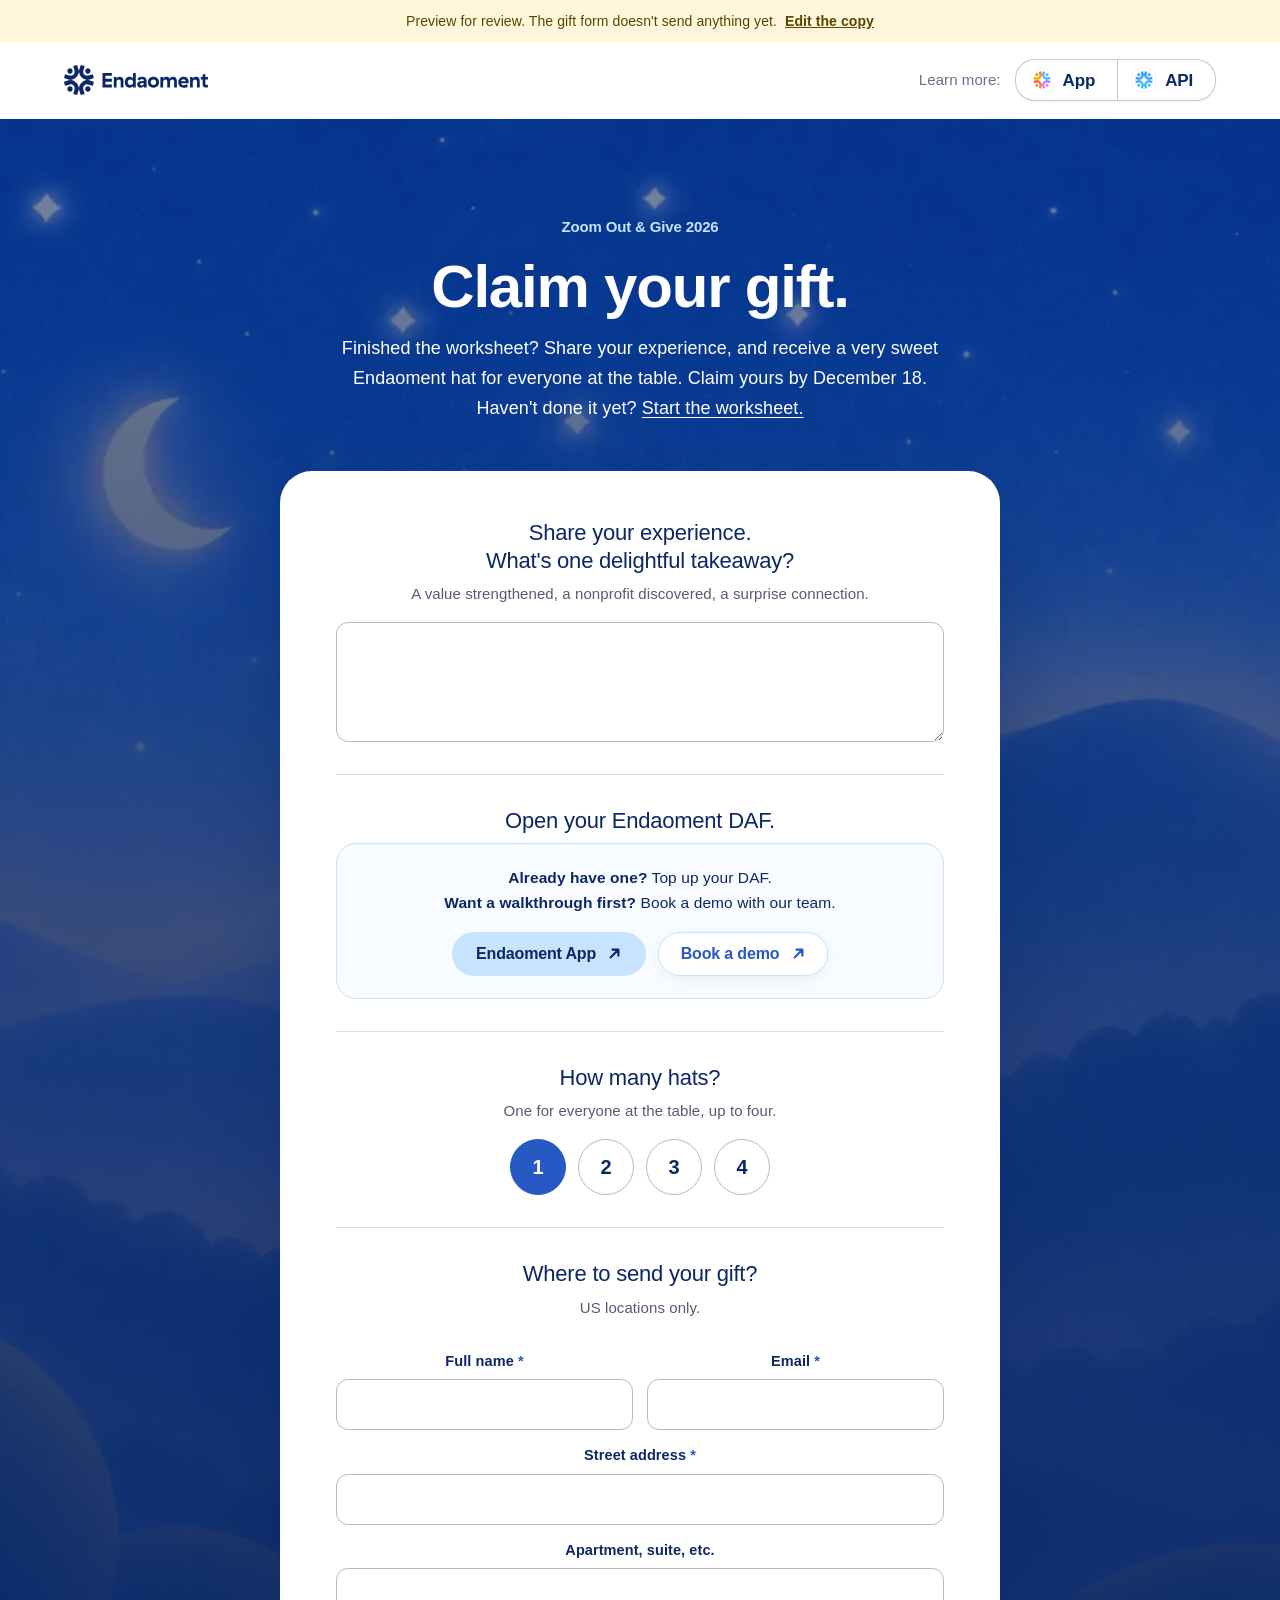
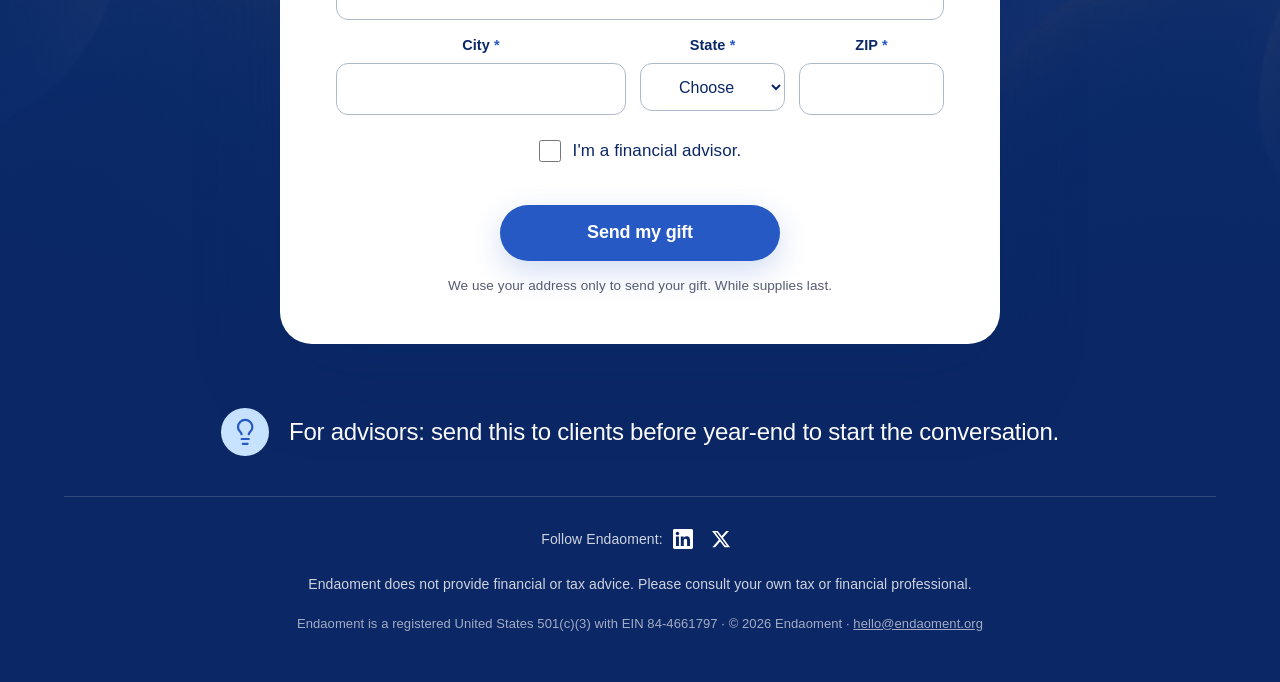
==== commit e657b330: "Copy edits from Bruxa's re-review (IS-37756) All three pages: Bruxa's 28 exported edits, plus the FA" ====
--- a/claim/index.html
+++ b/claim/index.html
@@ -7,7 +7,7 @@
 <meta name="description" content="Finished the Zoom Out &amp; Give worksheet? Claim your gift.">
 <meta name="robots" content="noindex">
 <meta name="color-scheme" content="light">
-<link rel="stylesheet" href="../assets/site.css?v=claimrcv">
+<link rel="stylesheet" href="../assets/site.css?v=forestalign">
 <style>
   /* On its own page the claim section starts right under the header */
   .claim-section{margin-top:0}
@@ -30,7 +30,7 @@
       <div class="section-head">
         <div class="eyebrow">Zoom Out &amp; Give 2026</div>
         <h2>Claim your gift.</h2>
-        <p>Finished the worksheet? Tell us about your experience, and we'll mail a very sweet Endaoment hat + goodies for everyone at the table. Haven't done it yet? <a href="../#worksheet">Start the worksheet.</a></p>
+        <p>Finished the worksheet? Share your experience, and receive a very sweet Endaoment hat for everyone at the table. Claim yours by December 18.<br>Haven't done it yet? <a href="../#worksheet">Start the worksheet.</a></p>
       </div>
 
       <div class="claim">
@@ -41,8 +41,8 @@
           <input type="hidden" name="completed" value="yes">
 
           <fieldset class="after-yes">
-            <legend id="takeaway-q">Tell us about your experience.<br>What's one thing that came out of it?</legend>
-            <p class="help" id="takeaway-help">A cause, a nonprofit, a surprise. A line is plenty.</p>
+            <legend id="takeaway-q">Share your experience.<br>What's one delightful takeaway?</legend>
+            <p class="help" id="takeaway-help">A value strengthened, a nonprofit discovered, a surprise connection.</p>
             <div class="f" data-field="takeaway">
               <textarea id="takeaway" name="takeaway" maxlength="600" required aria-labelledby="takeaway-q" aria-describedby="takeaway-help"></textarea>
               <span class="err">Add one line, even a short one.</span>
@@ -50,11 +50,11 @@
           </fieldset>
 
           <fieldset class="after-yes">
-            <legend>Open or fund an Endaoment DAF.</legend>
+            <legend>Open your Endaoment DAF.</legend>
             <div class="daf-box">
-              <p><b>Already have one?</b> Skip ahead.<br><b>Want a walkthrough first?</b> Book a demo with our team.</p>
+              <p><b>Already have one?</b> Top up your DAF.<br><b>Want a walkthrough first?</b> Book a demo with our team.</p>
               <div class="btn-row">
-                <a class="btn btn-primary" href="https://app.endaoment.org" target="_blank" rel="noopener">Go to the Endaoment App</a>
+                <a class="btn btn-primary" href="https://app.endaoment.org" target="_blank" rel="noopener">Endaoment App</a>
                 <a class="btn btn-outline" href="https://calendly.com/d/cj8s-j7w-q2k/request-a-demo-with-endaoment" target="_blank" rel="noopener">Book a demo</a>
               </div>
             </div>
@@ -72,8 +72,8 @@
           </fieldset>
 
           <fieldset class="after-yes">
-            <legend>Where should we send your gift?</legend>
-            <p class="help">US addresses only for now.</p>
+            <legend>Where to send your gift?</legend>
+            <p class="help">US locations only.</p>
             <div class="grid2">
               <div class="f" data-field="name"><label for="name">Full name <span class="req">*</span></label><input id="name" name="name" type="text" autocomplete="name" required><span class="err">Add your name.</span></div>
               <div class="f" data-field="email"><label for="email">Email <span class="req">*</span></label><input id="email" name="email" type="email" autocomplete="email" required><span class="err">Add an email we can reach you at.</span></div>
@@ -180,6 +180,6 @@
 });
 </script>
 <script>(()=>{const h=document.querySelector(".site-head");if(!h)return;const f=()=>h.classList.toggle("scrolled",scrollY>4);addEventListener("scroll",f,{passive:true});f();})();</script>
-<script src="../assets/edit-mode.js?v=claimrcv"></script>
+<script src="../assets/edit-mode.js?v=forestalign"></script>
 </body>
 </html>
--- a/assets/site.css
+++ b/assets/site.css
@@ -994,3 +994,17 @@
 .foot-row .socials a{width:36px;min-width:36px;min-height:44px}
 main .claim-section,main.claim-section{padding-bottom:32px}
 body:has(.claim-section) .site-foot{padding-top:32px}
+
+/* Oct 26: worksheet intro heading on one line on desktop. The heading gets a wider box than the 680px section head; the line under it keeps 680px. Phones still wrap. */
+@media (min-width:900px){
+  #worksheet .ws-intro .section-head{max-width:900px}
+  #worksheet .ws-intro .section-head h2{white-space:nowrap}
+  #worksheet .ws-intro .section-head p{max-width:680px;margin-left:auto;margin-right:auto}
+}
+
+/* Oct 26: The forest row. The first question now wraps to two lines, so the two cards share rows (question, nudge, box) and both answer boxes start at the same height. Side by side only. */
+@media (min-width:700px){
+  .ws-cards:has(#q-right){grid-template-rows:auto auto 1fr;row-gap:0}
+  .ws-cards:has(#q-right)>.ws-card{display:grid;grid-row:span 3;grid-template-rows:subgrid;align-content:start}
+  .ws-cards:has(#q-right)>.ws-card>textarea{align-self:stretch}
+}
